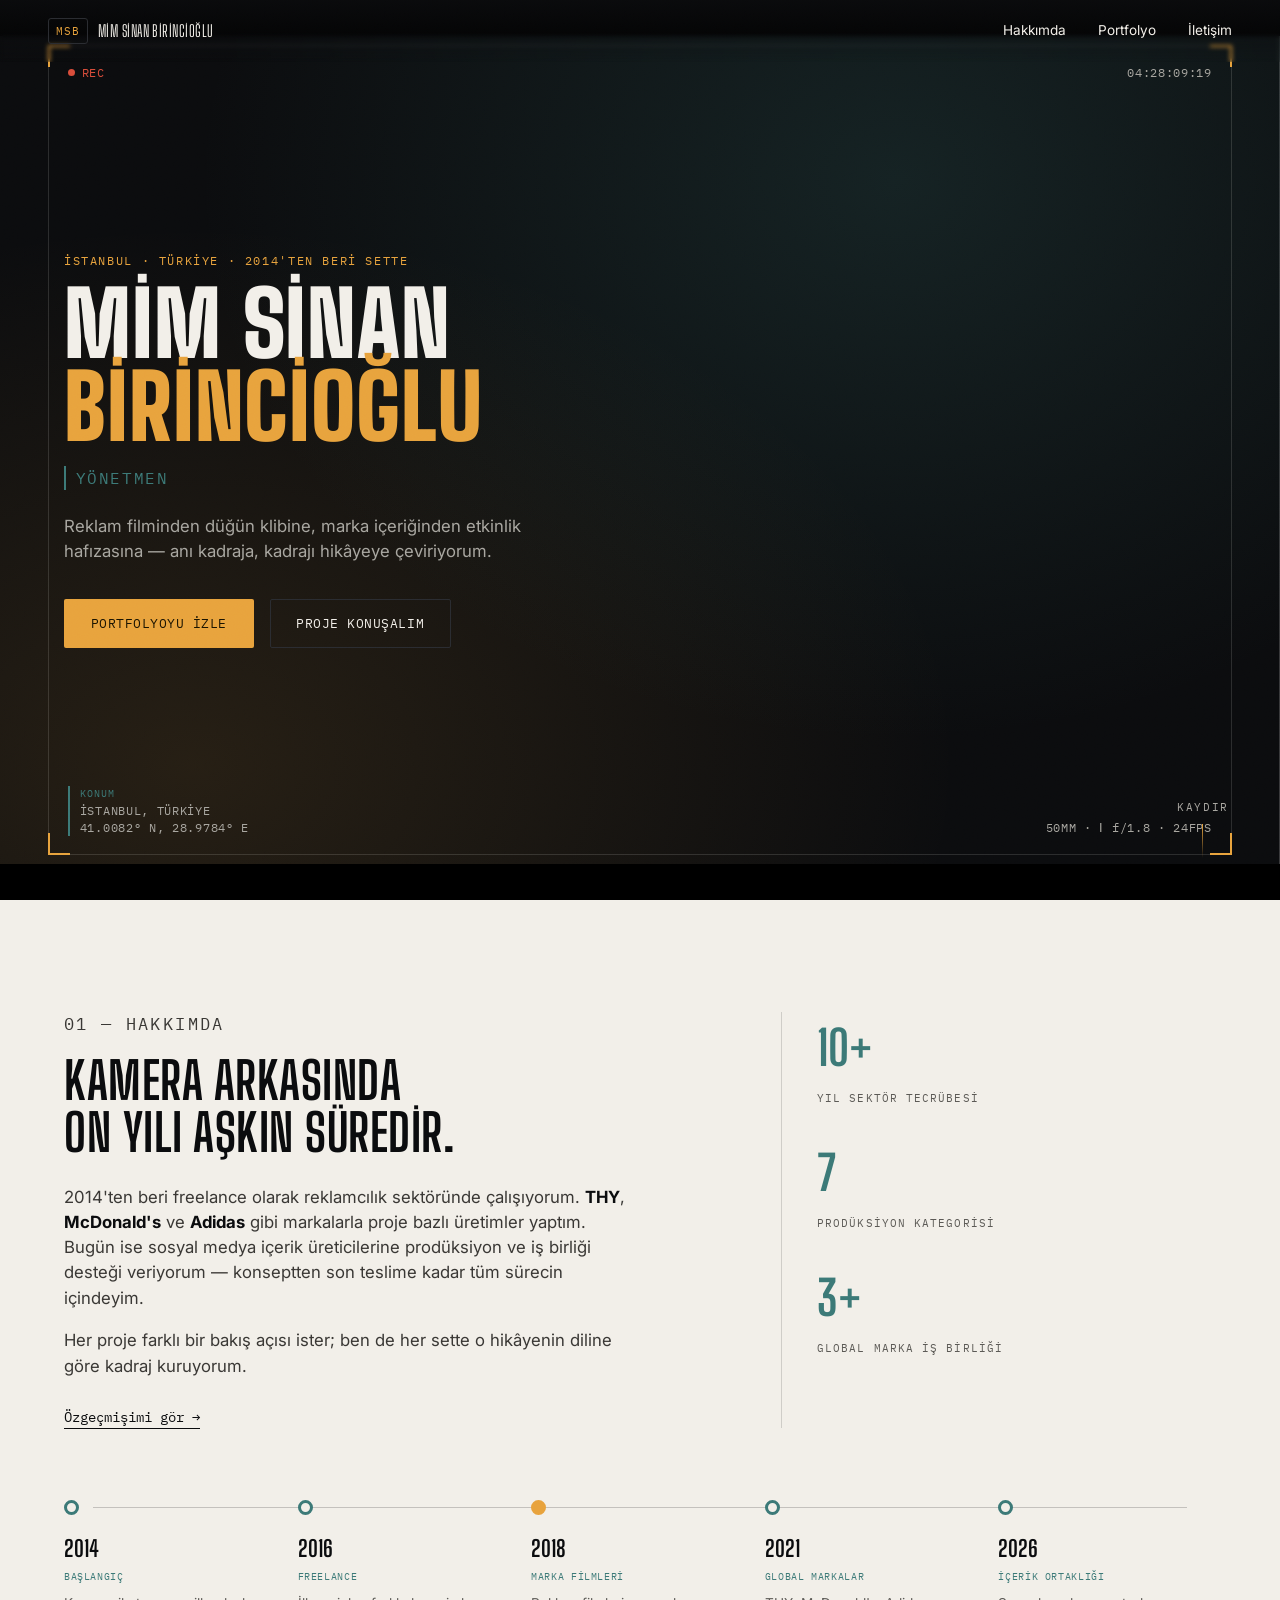
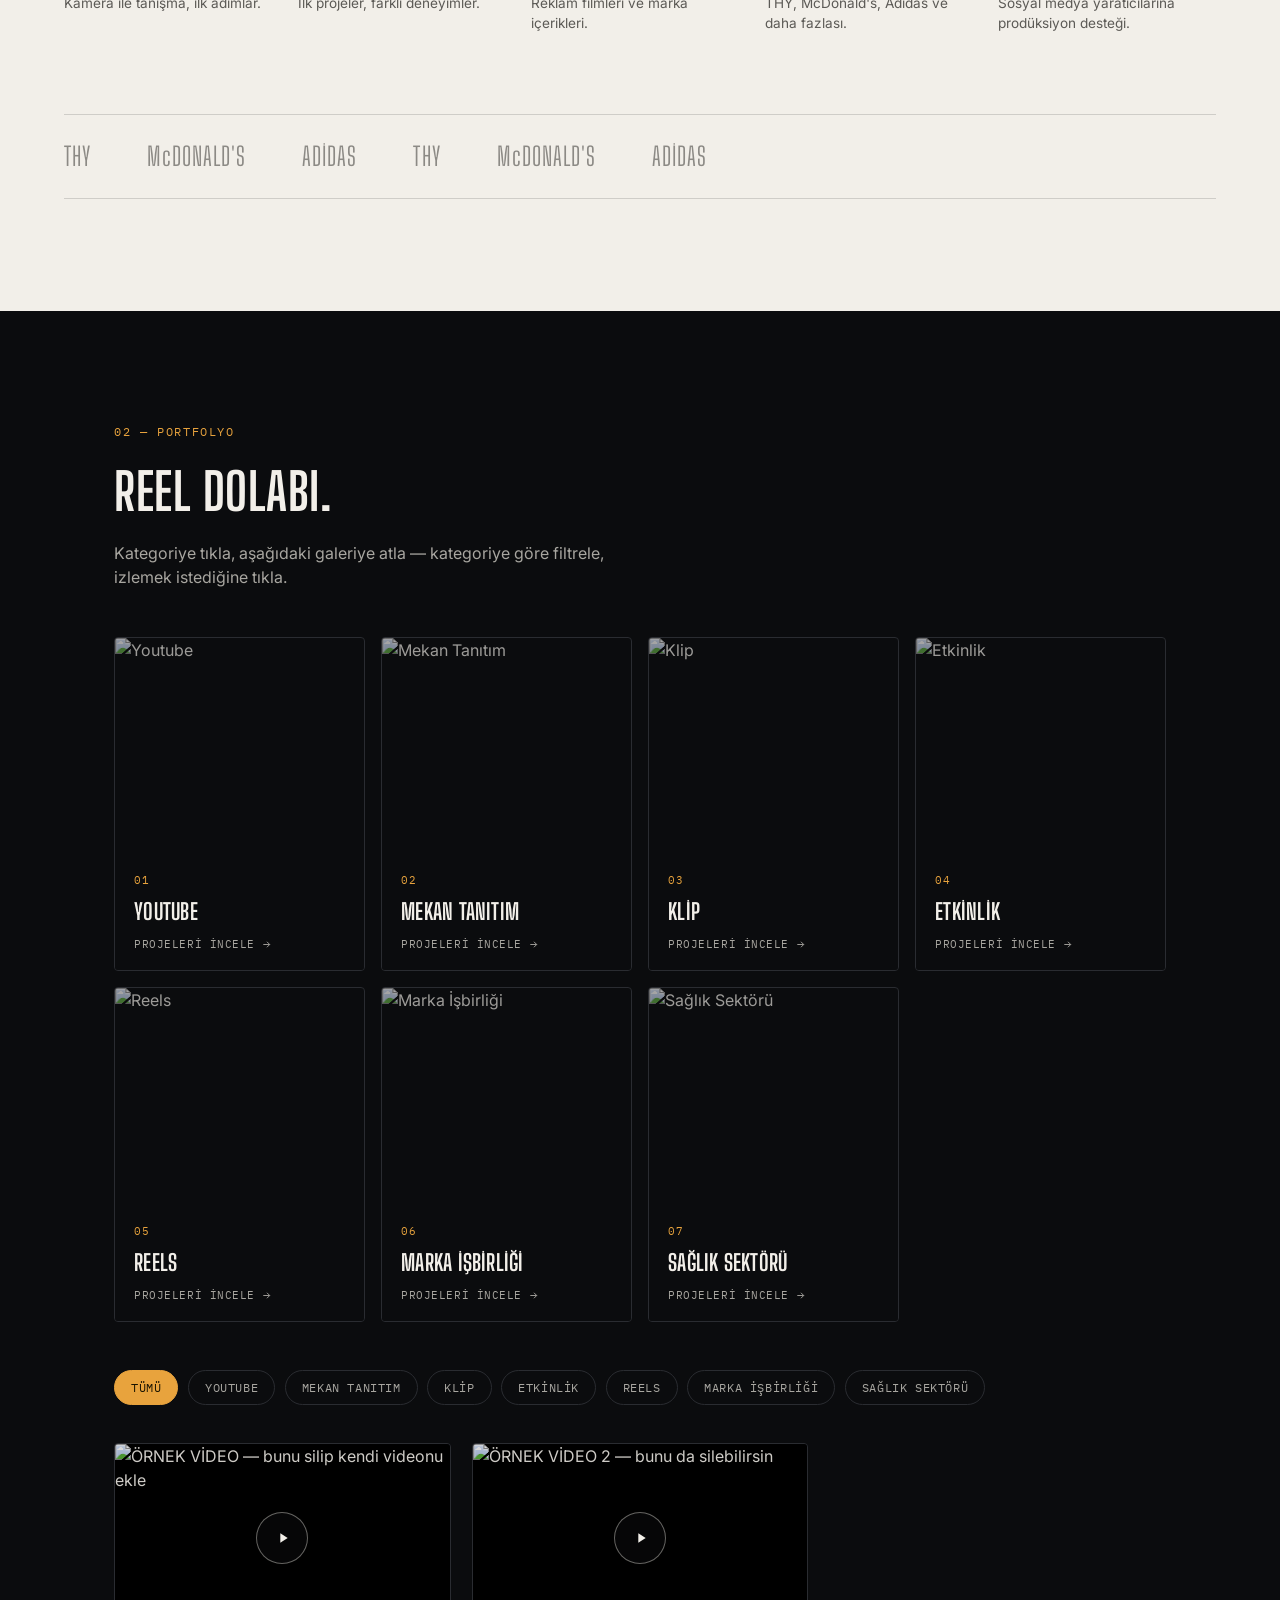
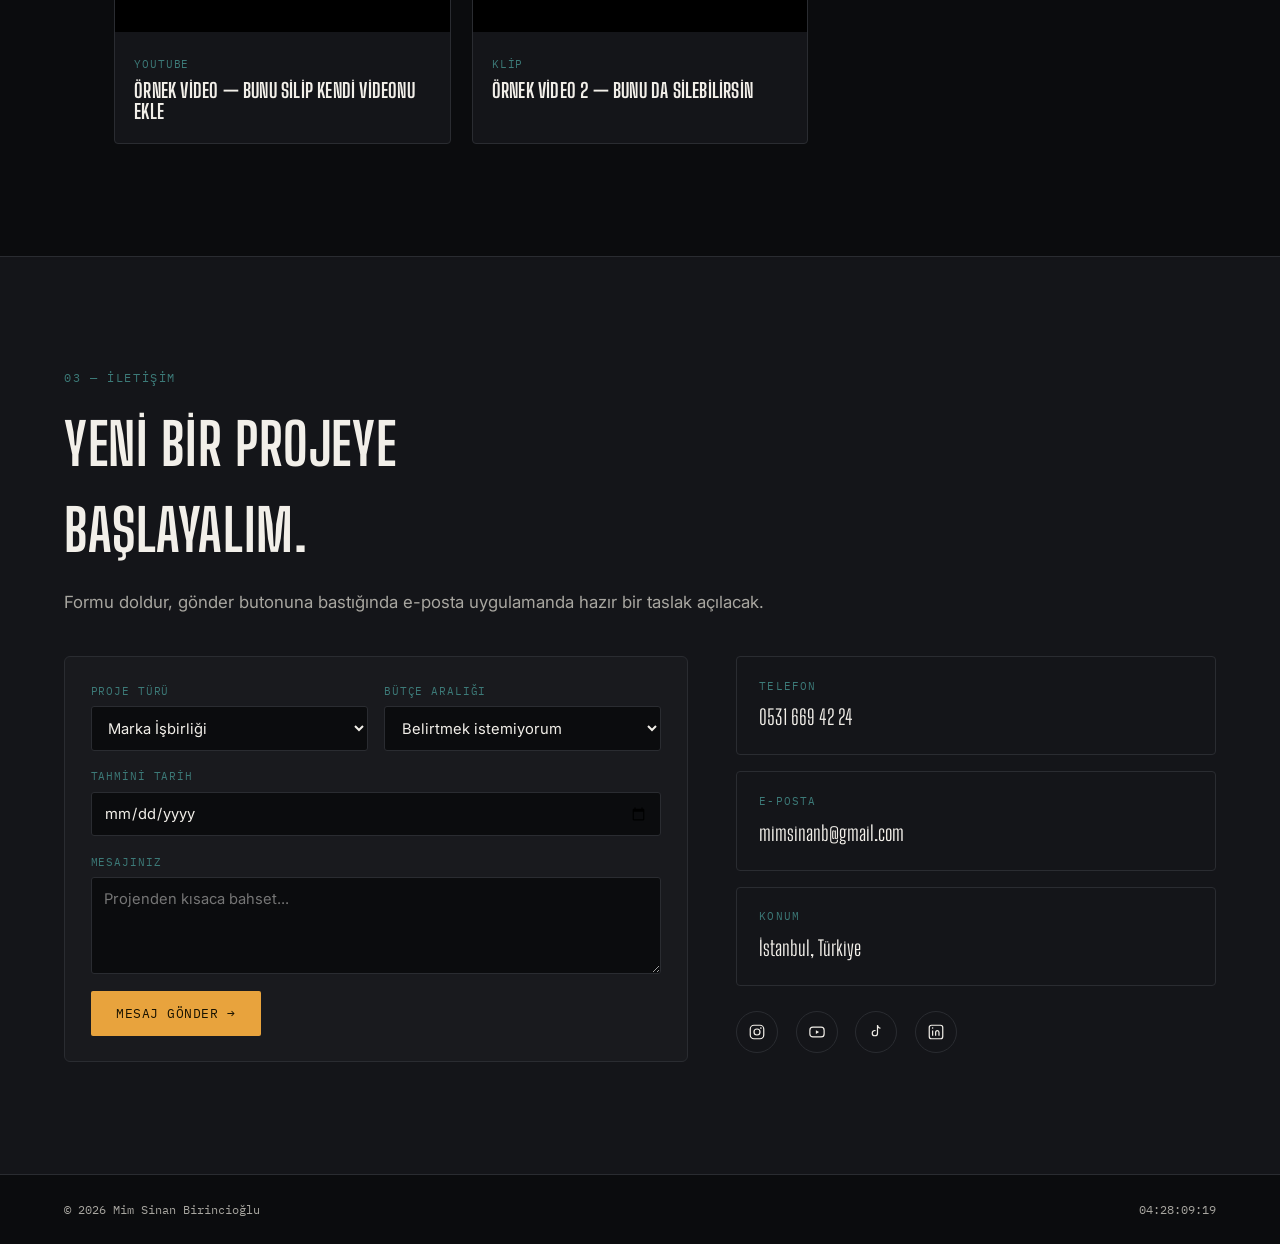
==== index.html @ 9fc8f8d7 "Add files via upload" ====
<!DOCTYPE html>
<html lang="tr">
<head>
<meta charset="UTF-8">
<meta name="viewport" content="width=device-width, initial-scale=1.0">
<title>Mim Sinan Birincioğlu — Yönetmen &amp; Videographer | İstanbul</title>
<meta name="description" content="Mim Sinan Birincioğlu — İstanbul merkezli yönetmen ve videographer. Marka filmi, klip, etkinlik ve mekan tanıtım prodüksiyonları. THY, McDonald's ve Adidas ile çalıştı.">
<meta name="theme-color" content="#0b0c0e">

<meta property="og:title" content="Mim Sinan Birincioğlu — Yönetmen & Videographer">
<meta property="og:description" content="İstanbul merkezli yönetmen. Marka filmi, klip, etkinlik ve mekan tanıtım prodüksiyonları.">
<meta property="og:type" content="website">
<meta property="og:url" content="https://www.mimsinanb.com">

<link rel="preconnect" href="https://fonts.googleapis.com">
<link rel="preconnect" href="https://fonts.gstatic.com" crossorigin>
<link href="https://fonts.googleapis.com/css2?family=Big+Shoulders+Display:wght@500;700;900&family=IBM+Plex+Mono:wght@400;500&family=Inter:wght@400;500;600&display=swap" rel="stylesheet">
<link rel="stylesheet" href="style.css">
</head>
<body>

<div class="grain" aria-hidden="true"></div>

<!-- ===== NAV ===== -->
<header class="nav" id="nav">
  <a href="#top" class="nav__mark">
    <span class="nav__mark-badge">MSB</span>
    <span class="nav__mark-text">Mim Sinan Birincioğlu</span>
  </a>

  <nav class="nav__links" id="navLinks">
    <a href="#hakkimda">Hakkımda</a>
    <a href="#portfolyo">Portfolyo</a>
    <a href="#iletisim">İletişim</a>
  </nav>

  <button class="nav__toggle" id="navToggle" aria-label="Menüyü aç/kapat" aria-expanded="false">
    <span></span><span></span><span></span>
  </button>
</header>

<main id="top">

  <!-- ===== HERO ===== -->
  <section class="hero" id="hero">
    <div class="hero__photo" aria-hidden="true">
      <img src="https://images.unsplash.com/photo-1576280314550-773c50583407?auto=format&fit=crop&w=1800&q=70" alt="">
    </div>
    <div class="hero__bars" aria-hidden="true">
      <span></span><span></span>
    </div>

    <div class="viewfinder" aria-hidden="true">
      <span class="vf-corner vf-corner--tl"></span>
      <span class="vf-corner vf-corner--tr"></span>
      <span class="vf-corner vf-corner--bl"></span>
      <span class="vf-corner vf-corner--br"></span>

      <div class="vf-hud vf-hud--rec">
        <span class="rec-dot"></span> REC
      </div>
      <div class="vf-hud vf-hud--tc" id="timecode">00:00:00:00</div>
      <div class="vf-hud vf-hud--specs">50MM · Ⅰ f/1.8 · 24FPS</div>

      <div class="vf-hud vf-hud--location">
        <span class="vf-location-label">KONUM</span>
        İSTANBUL, TÜRKİYE<br>41.0082° N, 28.9784° E
      </div>
    </div>

    <div class="hero__content">
      <p class="eyebrow">İSTANBUL · TÜRKİYE · 2014'TEN BERİ SETTE</p>
      <h1 class="hero__title">
        Mim Sinan<br><span>Birincioğlu</span>
      </h1>
      <p class="hero__role" id="roleRotator">Yönetmen</p>
      <p class="hero__lede">
        Reklam filminden düğün klibine, marka içeriğinden etkinlik hafızasına —
        anı kadraja, kadrajı hikâyeye çeviriyorum.
      </p>

      <div class="hero__cta">
        <a href="#portfolyo" class="btn btn--primary">Portfolyoyu izle</a>
        <a href="#iletisim" class="btn btn--ghost">Proje konuşalım</a>
      </div>
    </div>

    <a href="#hakkimda" class="scroll-cue" aria-label="Aşağı kaydır">
      <span>KAYDIR</span>
      <span class="scroll-cue__line"></span>
    </a>
  </section>

  <!-- ===== ABOUT ===== -->
  <section class="about" id="hakkimda">
    <div class="about__grid">
      <div class="about__copy">
        <p class="eyebrow eyebrow--dark">01 — HAKKIMDA</p>
        <h2>Kamera arkasında<br>on yılı aşkın süredir.</h2>
        <p>
          2014'ten beri freelance olarak reklamcılık sektöründe çalışıyorum.
          <strong>THY</strong>, <strong>McDonald's</strong> ve <strong>Adidas</strong> gibi markalarla
          proje bazlı üretimler yaptım. Bugün ise sosyal medya içerik üreticilerine
          prodüksiyon ve iş birliği desteği veriyorum — konseptten son teslime kadar
          tüm sürecin içindeyim.
        </p>
        <p>
          Her proje farklı bir bakış açısı ister; ben de her sette o hikâyenin
          diline göre kadraj kuruyorum.
        </p>

        <div class="about__actions">
          <a href="https://www.mimsinanb.com/resume" class="link-arrow" target="_blank" rel="noopener">Özgeçmişimi gör →</a>
        </div>
      </div>

      <div class="about__facts">
        <div class="fact">
          <span class="fact__num">10+</span>
          <span class="fact__label">YIL SEKTÖR TECRÜBESİ</span>
        </div>
        <div class="fact">
          <span class="fact__num">7</span>
          <span class="fact__label">PRODÜKSİYON KATEGORİSİ</span>
        </div>
        <div class="fact">
          <span class="fact__num">3+</span>
          <span class="fact__label">GLOBAL MARKA İŞ BİRLİĞİ</span>
        </div>
      </div>
    </div>

    <!-- Zaman çizelgesi — yıl/başlık/açıklamaları kendi kariyerine göre düzenle -->
    <div class="timeline">
      <div class="timeline__line"></div>
      <div class="timeline__item">
        <span class="timeline__dot"></span>
        <span class="timeline__year">2014</span>
        <span class="timeline__label">BAŞLANGIÇ</span>
        <p class="timeline__desc">Kamera ile tanışma, ilk adımlar.</p>
      </div>
      <div class="timeline__item">
        <span class="timeline__dot"></span>
        <span class="timeline__year">2016</span>
        <span class="timeline__label">FREELANCE</span>
        <p class="timeline__desc">İlk projeler, farklı deneyimler.</p>
      </div>
      <div class="timeline__item timeline__item--active">
        <span class="timeline__dot"></span>
        <span class="timeline__year">2018</span>
        <span class="timeline__label">MARKA FİLMLERİ</span>
        <p class="timeline__desc">Reklam filmleri ve marka içerikleri.</p>
      </div>
      <div class="timeline__item">
        <span class="timeline__dot"></span>
        <span class="timeline__year">2021</span>
        <span class="timeline__label">GLOBAL MARKALAR</span>
        <p class="timeline__desc">THY, McDonald's, Adidas ve daha fazlası.</p>
      </div>
      <div class="timeline__item">
        <span class="timeline__dot"></span>
        <span class="timeline__year">2026</span>
        <span class="timeline__label">İÇERİK ORTAKLIĞI</span>
        <p class="timeline__desc">Sosyal medya yaratıcılarına prodüksiyon desteği.</p>
      </div>
    </div>

    <div class="marquee" aria-label="Çalıştığım markalar">
      <div class="marquee__track">
        <span>THY</span><span>McDONALD'S</span><span>ADİDAS</span><span>THY</span><span>McDONALD'S</span><span>ADİDAS</span>
      </div>
    </div>
  </section>

  <!-- ===== PORTFOLIO ===== -->
  <section class="portfolio" id="portfolyo">
    <p class="eyebrow">02 — PORTFOLYO</p>
    <h2 class="section-title">Reel dolabı.</h2>
    <p class="section-sub">Kategoriye tıkla, aşağıdaki galeriye atla — kategoriye göre filtrele, izlemek istediğine tıkla.</p>

    <div class="cat-grid" id="catGrid">
      <!-- category cards injected by script.js -->
    </div>

    <div class="filters" id="filters" role="tablist" aria-label="Kategori filtrele"></div>

    <div class="gallery" id="gallery">
      <!-- video cards injected by script.js -->
    </div>

    <p class="gallery__empty" id="galleryEmpty" hidden>
      Bu kategoride henüz video yok.
    </p>
  </section>

  <!-- ===== VIDEO MODAL ===== -->
  <div class="modal" id="videoModal" hidden>
    <div class="modal__backdrop" data-close="1"></div>
    <div class="modal__box">
      <button class="modal__close" id="modalClose" aria-label="Kapat">✕</button>
      <div class="modal__frame">
        <iframe id="modalIframe" src="" title="Video oynatıcı"
          allow="accelerometer; autoplay; clipboard-write; encrypted-media; gyroscope; picture-in-picture"
          allowfullscreen loading="lazy"></iframe>
      </div>
      <p class="modal__title" id="modalTitle"></p>
    </div>
  </div>

  <!-- ===== CONTACT ===== -->
  <section class="contact" id="iletisim">
    <div class="contact__inner">
      <p class="eyebrow eyebrow--dark">03 — İLETİŞİM</p>
      <h2>Yeni bir projeye<br>başlayalım.</h2>
      <p class="contact__lede">Formu doldur, gönder butonuna bastığında e-posta uygulamanda hazır bir taslak açılacak.</p>

      <div class="contact__layout">
        <form class="contact-form" id="contactForm">
          <div class="contact-form__row">
            <label>
              <span>Proje Türü</span>
              <select name="projectType">
                <option>Marka İşbirliği</option>
                <option>Etkinlik</option>
                <option>Klip</option>
                <option>Mekan Tanıtım</option>
                <option>Sağlık Sektörü</option>
                <option>Diğer</option>
              </select>
            </label>
            <label>
              <span>Bütçe Aralığı</span>
              <select name="budget">
                <option>Belirtmek istemiyorum</option>
                <option>10.000 – 25.000 ₺</option>
                <option>25.000 – 50.000 ₺</option>
                <option>50.000 ₺ üzeri</option>
              </select>
            </label>
          </div>
          <label>
            <span>Tahmini Tarih</span>
            <input type="date" name="date">
          </label>
          <label>
            <span>Mesajınız</span>
            <textarea name="message" rows="4" placeholder="Projenden kısaca bahset..." required></textarea>
          </label>
          <button type="submit" class="btn btn--primary">Mesaj Gönder →</button>
        </form>

        <div class="contact-info">
          <a href="tel:+905316694224" class="contact__card">
            <span class="contact__card-label">TELEFON</span>
            <span class="contact__card-value">0531 669 42 24</span>
          </a>
          <a href="mailto:mimsinanb@gmail.com" class="contact__card">
            <span class="contact__card-label">E-POSTA</span>
            <span class="contact__card-value">mimsinanb@gmail.com</span>
          </a>
          <div class="contact__card contact__card--static">
            <span class="contact__card-label">KONUM</span>
            <span class="contact__card-value">İstanbul, Türkiye</span>
          </div>

          <div class="social">
            <a href="https://www.instagram.com/videomimari/" target="_blank" rel="noopener" aria-label="Instagram">
              <svg viewBox="0 0 24 24" fill="none" stroke="currentColor" stroke-width="1.6"><rect x="3" y="3" width="18" height="18" rx="5"/><circle cx="12" cy="12" r="4"/><circle cx="17.2" cy="6.8" r="1.1" fill="currentColor" stroke="none"/></svg>
            </a>
            <a href="https://www.youtube.com/channel/UCLgvSC0_5gCQpGtl23sJLwA" target="_blank" rel="noopener" aria-label="YouTube">
              <svg viewBox="0 0 24 24" fill="none" stroke="currentColor" stroke-width="1.6"><rect x="2.5" y="5.5" width="19" height="13" rx="4"/><path d="M10.5 9.5v5l4.3-2.5-4.3-2.5z" fill="currentColor" stroke="none"/></svg>
            </a>
            <a href="https://www.tiktok.com/@mimsinan" target="_blank" rel="noopener" aria-label="TikTok">
              <svg viewBox="0 0 24 24" fill="none" stroke="currentColor" stroke-width="1.6"><path d="M14 3v10.5a3.5 3.5 0 1 1-3.5-3.5c.3 0 .6 0 .9.1"/><path d="M14 3c.3 2.1 1.8 3.7 4 4"/></svg>
            </a>
            <a href="https://www.linkedin.com/in/mim-sinan-birincio%C4%9Flu-69979baa/" target="_blank" rel="noopener" aria-label="LinkedIn">
              <svg viewBox="0 0 24 24" fill="none" stroke="currentColor" stroke-width="1.6"><rect x="3" y="3" width="18" height="18" rx="3"/><line x1="7.5" y1="10" x2="7.5" y2="17"/><circle cx="7.5" cy="6.8" r="1" fill="currentColor" stroke="none"/><path d="M11.5 17v-4.2c0-1.6 1-2.6 2.4-2.6 1.4 0 2.1 1 2.1 2.6V17"/></svg>
            </a>
          </div>
        </div>
      </div>
    </div>
  </section>

</main>

<footer class="footer">
  <span>© <span id="year"></span> Mim Sinan Birincioğlu</span>
  <span class="footer__tc" id="footerTc">00:00:00:00</span>
</footer>

<script src="script.js"></script>
</body>
</html>
---- style.css ----
/* ============ TOKENS ============ */
:root{
  --bg:        #0b0c0e;
  --bg-panel:  #141519;
  --bg-panel-2:#191b20;
  --ink:       #f2efe9;
  --ink-dim:   #a8a6a0;
  --amber:     #e8a33d;
  --teal:      #3c7a78;
  --line:      #2a2c31;
  --rec:       #d94d3a;

  --f-display: "Big Shoulders Display", sans-serif;
  --f-body:    "Inter", sans-serif;
  --f-mono:    "IBM Plex Mono", monospace;

  --container: 1180px;
}

*{box-sizing:border-box;}
html{scroll-behavior:smooth;}
body{
  margin:0;
  background:var(--bg);
  color:var(--ink);
  font-family:var(--f-body);
  line-height:1.5;
  -webkit-font-smoothing:antialiased;
  overflow-x:hidden;
}
h1,h2,h3{font-family:var(--f-display); margin:0; letter-spacing:.01em; text-transform:uppercase;}
p{margin:0;}
a{color:inherit; text-decoration:none;}
img{max-width:100%; display:block;}
section{position:relative;}

@media (prefers-reduced-motion: reduce){
  html{scroll-behavior:auto;}
  *{animation-duration:0.001ms !important; animation-iteration-count:1 !important; transition-duration:0.001ms !important;}
}

/* film grain overlay */
.grain{
  position:fixed; inset:0; z-index:999; pointer-events:none;
  opacity:.05; mix-blend-mode:overlay;
  background-image:url("data:image/svg+xml,%3Csvg xmlns='http://www.w3.org/2000/svg' width='120' height='120'%3E%3Cfilter id='n'%3E%3CfeTurbulence type='fractalNoise' baseFrequency='0.9' numOctaves='2' stitchTiles='stitch'/%3E%3C/filter%3E%3Crect width='100%25' height='100%25' filter='url(%23n)'/%3E%3C/svg%3E");
}

.eyebrow{
  font-family:var(--f-mono);
  font-size:.72rem;
  letter-spacing:.14em;
  color:var(--amber);
  text-transform:uppercase;
  margin-bottom:.9rem;
}
.eyebrow--dark{color:var(--teal);}

/* ============ NAV ============ */
.nav{
  position:fixed; top:0; left:0; right:0; z-index:100;
  display:flex; align-items:center; justify-content:space-between;
  padding:1.1rem clamp(1.25rem,4vw,3rem);
  background:linear-gradient(to bottom, rgba(11,12,14,.85), rgba(11,12,14,0));
  backdrop-filter:blur(2px);
}
.nav__mark{display:flex; align-items:center; gap:.6rem;}
.nav__mark-badge{
  font-family:var(--f-mono); font-size:.7rem; letter-spacing:.08em;
  border:1px solid var(--line); color:var(--amber);
  padding:.25rem .45rem; border-radius:3px;
}
.nav__mark-text{
  font-family:var(--f-display); font-size:1rem; letter-spacing:.03em; text-transform:uppercase;
}
.nav__links{display:flex; gap:2rem; font-size:.85rem;}
.nav__links a{
  position:relative; padding-bottom:2px;
}
.nav__links a::after{
  content:""; position:absolute; left:0; bottom:0; width:0; height:1px; background:var(--amber);
  transition:width .25s ease;
}
.nav__links a:hover::after{width:100%;}
.nav__toggle{display:none; flex-direction:column; gap:5px; background:none; border:0; cursor:pointer; padding:.5rem;}
.nav__toggle span{width:22px; height:2px; background:var(--ink); display:block;}

/* ============ HERO ============ */
.hero{
  min-height:100svh;
  display:flex; flex-direction:column; align-items:flex-start; justify-content:center;
  padding:clamp(1.5rem,6vw,4rem);
  position:relative;
  overflow:hidden;
}
.hero__photo{
  position:absolute; inset:0; z-index:0;
}
.hero__photo img{
  width:100%; height:100%; object-fit:cover; opacity:.34;
}
.hero__photo::after{
  content:""; position:absolute; inset:0;
  background:
    radial-gradient(ellipse at 70% 20%, rgba(60,122,120,.2), transparent 55%),
    radial-gradient(ellipse at 15% 85%, rgba(232,163,61,.12), transparent 50%),
    linear-gradient(100deg, var(--bg) 30%, rgba(11,12,14,.55) 65%, rgba(11,12,14,.25));
}
.hero__bars span{
  position:absolute; left:0; right:0; height:clamp(14px,4vh,40px); background:#000; z-index:2;
}
.hero__bars span:first-child{top:0;}
.hero__bars span:last-child{bottom:0;}

.viewfinder{
  position:absolute; inset:clamp(20px,5vh,56px) clamp(16px,4vw,48px);
  border:1px solid rgba(242,239,233,.14);
  pointer-events:none;
  z-index:2;
}
.vf-corner{position:absolute; width:22px; height:22px; border:2px solid var(--amber);}
.vf-corner--tl{top:-1px; left:-1px; border-right:0; border-bottom:0;}
.vf-corner--tr{top:-1px; right:-1px; border-left:0; border-bottom:0;}
.vf-corner--bl{bottom:-1px; left:-1px; border-right:0; border-top:0;}
.vf-corner--br{bottom:-1px; right:-1px; border-left:0; border-top:0;}

.vf-hud{
  position:absolute; font-family:var(--f-mono); font-size:.72rem; letter-spacing:.06em;
  color:var(--ink-dim);
}
.vf-hud--rec{ top:1.1rem; left:1.2rem; color:var(--rec); display:flex; align-items:center; gap:.4rem;}
.rec-dot{width:7px; height:7px; border-radius:50%; background:var(--rec); animation:pulse 1.4s ease-in-out infinite;}
@keyframes pulse{ 0%,100%{opacity:1;} 50%{opacity:.25;} }
.vf-hud--tc{ top:1.1rem; right:1.2rem; }
.vf-hud--specs{ bottom:1.1rem; right:1.2rem; }
.vf-hud--location{
  bottom:1.1rem; left:1.2rem; text-align:left; line-height:1.5;
  border-left:2px solid var(--teal); padding-left:.6rem;
}
.vf-location-label{ color:var(--teal); letter-spacing:.1em; display:block; font-size:.65rem; }

.hero__content{position:relative; z-index:3; max-width:760px;}
.hero__title{
  font-size:clamp(2.6rem, 8vw, 5.6rem);
  font-weight:900;
  line-height:.92;
}
.hero__title span{color:var(--amber);}
.hero__role{
  font-family:var(--f-mono); font-size:1rem; color:var(--teal); margin-top:1.1rem;
  text-transform:uppercase; letter-spacing:.1em;
  border-left:2px solid var(--teal); padding-left:.6rem;
}
.hero__lede{
  margin-top:1.5rem; font-size:1.05rem; color:var(--ink-dim); max-width:46ch;
}
.hero__cta{display:flex; gap:1rem; margin-top:2.2rem; flex-wrap:wrap;}

.btn{
  font-family:var(--f-mono); font-size:.82rem; letter-spacing:.04em; text-transform:uppercase;
  padding:.85rem 1.6rem; border-radius:2px; border:1px solid transparent; transition:all .2s ease;
  display:inline-block;
}
.btn--primary{background:var(--amber); color:#191300;}
.btn--primary:hover{background:#f2b658;}
.btn--ghost{border-color:var(--line); color:var(--ink);}
.btn--ghost:hover{border-color:var(--ink-dim);}

.scroll-cue{
  position:absolute; bottom:2.6rem; right:clamp(1.6rem,4vw,3.5rem); z-index:3;
  display:flex; flex-direction:column; align-items:center; gap:.6rem;
  font-family:var(--f-mono); font-size:.68rem; letter-spacing:.15em; color:var(--ink-dim);
}
.scroll-cue__line{width:1px; height:34px; background:linear-gradient(var(--amber), transparent); animation:scrollLine 1.8s ease-in-out infinite;}
@keyframes scrollLine{0%{transform:scaleY(.4); transform-origin:top;} 50%{transform:scaleY(1);transform-origin:top;} 100%{transform:scaleY(.4);transform-origin:top;}}

/* ============ ABOUT ============ */
.about{
  background:var(--ink); color:var(--bg);
  padding:clamp(4rem,10vw,7rem) clamp(1.5rem,6vw,4rem);
}
.about__grid{
  max-width:var(--container); margin:0 auto;
  display:grid; grid-template-columns:1.5fr 1fr; gap:4rem;
}
.about__copy h2{font-size:clamp(2rem,4.5vw,3.2rem); line-height:1.02; margin-bottom:1.6rem;}
.about__copy p{font-size:1.05rem; color:#3a3835; max-width:52ch; margin-bottom:1.1rem;}
.about__copy strong{color:var(--bg);}
.about__actions{margin-top:1.6rem;}
.link-arrow{font-family:var(--f-mono); font-size:.85rem; border-bottom:1px solid var(--bg); padding-bottom:2px;}

.about__facts{display:flex; flex-direction:column; gap:1.8rem; border-left:1px solid rgba(11,12,14,.15); padding-left:2.2rem;}
.fact__num{display:block; font-family:var(--f-display); font-size:3rem; font-weight:700; color:var(--teal);}
.fact__label{font-family:var(--f-mono); font-size:.68rem; letter-spacing:.1em; color:#5c5a56;}

.marquee{
  margin-top:5rem; overflow:hidden; border-top:1px solid rgba(11,12,14,.15); border-bottom:1px solid rgba(11,12,14,.15);
  padding:1.4rem 0;
}
.marquee__track{
  display:flex; gap:3.5rem; white-space:nowrap; width:max-content;
  animation:marquee 18s linear infinite;
  font-family:var(--f-display); font-size:1.6rem; letter-spacing:.04em; color:#3a3835; opacity:.55;
}
@keyframes marquee{from{transform:translateX(0);} to{transform:translateX(-50%);}}

/* ---- timeline ---- */
.timeline{
  position:relative; max-width:var(--container); margin:4.5rem auto 0;
  display:grid; grid-template-columns:repeat(5, 1fr); gap:1rem;
}
.timeline__line{
  position:absolute; top:7px; left:2.5%; right:2.5%; height:1px; background:rgba(11,12,14,.2);
}
.timeline__item{position:relative; padding-top:2rem;}
.timeline__dot{
  position:absolute; top:0; left:0; width:15px; height:15px; border-radius:50%;
  background:var(--ink); border:3px solid var(--teal);
}
.timeline__item--active .timeline__dot{background:var(--amber); border-color:var(--amber);}
.timeline__year{font-family:var(--f-display); font-size:1.4rem; font-weight:700; display:block;}
.timeline__label{font-family:var(--f-mono); font-size:.65rem; letter-spacing:.06em; color:var(--teal); display:block; margin-top:.2rem;}
.timeline__desc{font-size:.85rem; color:#5c5a56; margin-top:.5rem; max-width:22ch;}

/* ============ PORTFOLIO ============ */
.portfolio{
  background:var(--bg);
  padding:clamp(4rem,10vw,7rem) clamp(1.5rem,6vw,4rem);
  max-width:var(--container); margin:0 auto;
}
.section-title{font-size:clamp(2rem,4.5vw,3.2rem); margin-bottom:.6rem;}
.section-sub{color:var(--ink-dim); margin-bottom:3rem; max-width:50ch;}

/* ---- category image cards ---- */
.cat-grid{
  display:grid; grid-template-columns:repeat(auto-fill, minmax(230px,1fr)); gap:1rem;
  margin-bottom:3rem;
}
.cat-card{
  position:relative; aspect-ratio:3/4; border-radius:4px; overflow:hidden; cursor:pointer;
  border:1px solid var(--line);
}
.cat-card img{
  position:absolute; inset:0; width:100%; height:100%; object-fit:cover;
  filter:grayscale(.15) brightness(.75); transition:transform .4s ease, filter .3s ease;
}
.cat-card:hover img{transform:scale(1.06); filter:grayscale(0) brightness(.85);}
.cat-card::after{
  content:""; position:absolute; inset:0;
  background:linear-gradient(to top, rgba(11,12,14,.92) 10%, rgba(11,12,14,.15) 60%);
}
.cat-card__body{position:absolute; left:0; right:0; bottom:0; z-index:1; padding:1.1rem 1.2rem;}
.cat-card__num{font-family:var(--f-mono); font-size:.7rem; color:var(--amber); letter-spacing:.05em;}
.cat-card__title{font-family:var(--f-display); font-size:1.4rem; color:var(--ink); margin-top:.3rem;}
.cat-card__cta{
  font-family:var(--f-mono); font-size:.68rem; letter-spacing:.05em; color:var(--ink-dim);
  display:flex; align-items:center; gap:.35rem; margin-top:.5rem;
}
.cat-card__cta svg{width:11px; height:11px; transition:transform .2s ease;}
.cat-card:hover .cat-card__cta{color:var(--amber);}
.cat-card:hover .cat-card__cta svg{transform:translateX(3px);}

.reels{
  display:grid; grid-template-columns:repeat(auto-fill, minmax(280px,1fr)); gap:1.3rem;
}
.reel{
  position:relative; border:1px solid var(--line); border-radius:4px; overflow:hidden;
  background:var(--bg-panel); padding:1.4rem; min-height:220px;
  display:flex; flex-direction:column; justify-content:space-between;
  transition:border-color .25s ease, transform .25s ease;
}
.reel:hover{border-color:var(--amber); transform:translateY(-4px);}
.reel::before{
  content:""; position:absolute; inset:0; opacity:0; transition:opacity .25s ease;
  background:linear-gradient(135deg, rgba(232,163,61,.12), rgba(60,122,120,.12));
}
.reel:hover::before{opacity:1;}
.reel__tc{font-family:var(--f-mono); font-size:.7rem; color:var(--ink-dim); letter-spacing:.05em;}
.reel__title{font-family:var(--f-display); font-size:1.7rem; margin-top:1.6rem; letter-spacing:.02em;}
.reel__desc{font-size:.88rem; color:var(--ink-dim); margin-top:.5rem;}
.reel__go{
  margin-top:1.4rem; font-family:var(--f-mono); font-size:.75rem; color:var(--amber);
  display:inline-flex; align-items:center; gap:.4rem;
}
.reel__go svg{width:12px; height:12px; transition:transform .2s ease;}
.reel:hover .reel__go svg{transform:translateX(3px);}

/* ---- filters ---- */
.filters{
  display:flex; flex-wrap:wrap; gap:.6rem; margin-bottom:2.4rem;
}
.filter-chip{
  font-family:var(--f-mono); font-size:.75rem; letter-spacing:.05em; text-transform:uppercase;
  padding:.55rem 1rem; border:1px solid var(--line); border-radius:999px; color:var(--ink-dim);
  background:transparent; cursor:pointer; transition:all .2s ease;
}
.filter-chip:hover{border-color:var(--ink-dim); color:var(--ink);}
.filter-chip.is-active{background:var(--amber); border-color:var(--amber); color:#191300;}

/* ---- gallery ---- */
.gallery{
  display:grid; grid-template-columns:repeat(auto-fill, minmax(280px,1fr)); gap:1.3rem;
}
.gallery__empty{color:var(--ink-dim); font-family:var(--f-mono); font-size:.85rem; padding:2rem 0;}

.video-card{
  position:relative; border:1px solid var(--line); border-radius:4px; overflow:hidden;
  background:var(--bg-panel); cursor:pointer;
  transition:border-color .25s ease, transform .25s ease;
}
.video-card:hover{border-color:var(--amber); transform:translateY(-4px);}
.video-card__thumb{
  position:relative; aspect-ratio:16/9; overflow:hidden; background:#000;
}
.video-card__thumb img{width:100%; height:100%; object-fit:cover; display:block; opacity:.85; transition:opacity .2s ease, transform .3s ease;}
.video-card:hover .video-card__thumb img{opacity:1; transform:scale(1.04);}
.video-card__play{
  position:absolute; inset:0; display:flex; align-items:center; justify-content:center;
}
.video-card__play span{
  width:52px; height:52px; border-radius:50%; background:rgba(11,12,14,.55);
  border:1px solid rgba(242,239,233,.4);
  display:flex; align-items:center; justify-content:center;
  transition:background .2s ease, border-color .2s ease;
}
.video-card:hover .video-card__play span{background:var(--amber); border-color:var(--amber);}
.video-card__play svg{width:16px; height:16px; fill:var(--ink); margin-left:2px;}
.video-card:hover .video-card__play svg{fill:#191300;}
.video-card__body{padding:1.1rem 1.2rem 1.3rem;}
.video-card__cat{font-family:var(--f-mono); font-size:.68rem; letter-spacing:.08em; color:var(--teal); text-transform:uppercase;}
.video-card__title{font-family:var(--f-display); font-size:1.25rem; margin-top:.4rem; letter-spacing:.01em; line-height:1.05;}

/* ---- modal player ---- */
.modal{
  position:fixed; inset:0; z-index:200;
  display:flex; align-items:center; justify-content:center;
  padding:4vh 4vw;
}
.modal[hidden]{display:none;}
.modal__backdrop{
  position:absolute; inset:0; background:rgba(7,8,9,.9); backdrop-filter:blur(3px);
}
.modal__box{
  position:relative; z-index:1; width:min(960px,100%);
}
.modal__frame{
  position:relative; width:100%; aspect-ratio:16/9; background:#000;
  border:1px solid var(--line);
}
.modal__frame iframe{position:absolute; inset:0; width:100%; height:100%; border:0;}
.modal__title{
  font-family:var(--f-mono); font-size:.85rem; color:var(--ink-dim); margin-top:1rem;
}
.modal__close{
  position:absolute; top:-2.6rem; right:0; background:none; border:1px solid var(--line);
  color:var(--ink); width:36px; height:36px; border-radius:50%; cursor:pointer; font-size:1rem;
  transition:border-color .2s ease, color .2s ease;
}
.modal__close:hover{border-color:var(--amber); color:var(--amber);}

/* ============ CONTACT ============ */
.contact{
  background:var(--bg-panel);
  padding:clamp(4rem,10vw,7rem) clamp(1.5rem,6vw,4rem);
  border-top:1px solid var(--line);
}
.contact__inner{max-width:var(--container); margin:0 auto;}
.contact h2{font-size:clamp(2.2rem,5vw,3.6rem); margin-bottom:1rem;}
.contact__lede{color:var(--ink-dim); font-size:1.05rem; margin-bottom:2.6rem;}

.contact__layout{
  display:grid; grid-template-columns:1.3fr 1fr; gap:3rem; align-items:start;
}

.contact-form{
  display:flex; flex-direction:column; gap:1.1rem;
  border:1px solid var(--line); border-radius:6px; padding:1.6rem;
  background:rgba(242,239,233,.02);
}
.contact-form__row{display:grid; grid-template-columns:1fr 1fr; gap:1rem;}
.contact-form label{display:flex; flex-direction:column; gap:.45rem;}
.contact-form label span{
  font-family:var(--f-mono); font-size:.68rem; letter-spacing:.08em; color:var(--teal); text-transform:uppercase;
}
.contact-form select,
.contact-form input,
.contact-form textarea{
  background:var(--bg); border:1px solid var(--line); color:var(--ink);
  font-family:var(--f-body); font-size:.92rem; padding:.7rem .8rem; border-radius:3px;
  resize:vertical;
}
.contact-form select:focus,
.contact-form input:focus,
.contact-form textarea:focus{outline:none; border-color:var(--amber);}
.contact-form button{align-self:flex-start; border:none; cursor:pointer;}

.contact-info{display:flex; flex-direction:column; gap:1rem;}

.contact__grid{display:grid; grid-template-columns:repeat(auto-fit,minmax(240px,1fr)); gap:1rem; max-width:640px;}
.contact__card{
  border:1px solid var(--line); border-radius:4px; padding:1.3rem 1.4rem;
  display:flex; flex-direction:column; gap:.5rem;
  transition:border-color .2s ease, background .2s ease;
}
.contact__card:hover{border-color:var(--amber); background:rgba(232,163,61,.05);}
.contact__card--static:hover{border-color:var(--line); background:transparent;}
.contact__card-label{font-family:var(--f-mono); font-size:.68rem; letter-spacing:.1em; color:var(--teal);}
.contact__card-value{font-family:var(--f-display); font-size:1.3rem;}

.social{display:flex; gap:1.1rem; margin-top:.6rem;}
.social a{
  width:42px; height:42px; border:1px solid var(--line); border-radius:50%;
  display:flex; align-items:center; justify-content:center;
  transition:border-color .2s ease, color .2s ease;
}
.social svg{width:18px; height:18px;}
.social a:hover{border-color:var(--amber); color:var(--amber);}

/* ============ FOOTER ============ */
.footer{
  display:flex; justify-content:space-between; align-items:center;
  padding:1.6rem clamp(1.5rem,6vw,4rem);
  font-family:var(--f-mono); font-size:.72rem; color:var(--ink-dim);
  background:var(--bg); border-top:1px solid var(--line);
}

/* scroll reveal */
.reveal{opacity:0; transform:translateY(24px); transition:opacity .7s ease, transform .7s ease;}
.reveal.is-visible{opacity:1; transform:none;}

/* ============ RESPONSIVE ============ */
@media (max-width:860px){
  .about__grid{grid-template-columns:1fr; gap:2.5rem;}
  .about__facts{flex-direction:row; flex-wrap:wrap; border-left:0; padding-left:0; border-top:1px solid rgba(11,12,14,.15); padding-top:1.6rem;}
  .fact{flex:1 1 40%;}
  .timeline{grid-template-columns:repeat(2, 1fr); row-gap:2rem;}
  .timeline__line{display:none;}
  .contact__layout{grid-template-columns:1fr;}
  .contact-form__row{grid-template-columns:1fr;}
}
@media (max-width:680px){
  .nav__links{
    position:fixed; top:0; right:0; height:100vh; width:min(78vw,320px);
    background:var(--bg-panel); flex-direction:column; justify-content:center; align-items:flex-start;
    gap:2rem; padding:2rem; font-size:1.1rem;
    transform:translateX(100%); transition:transform .3s ease;
    border-left:1px solid var(--line);
  }
  .nav__links.is-open{transform:translateX(0);}
  .nav__toggle{display:flex;}
  .vf-hud--specs{display:none;}
  .vf-hud--location{display:none;}
  .footer{flex-direction:column; gap:.4rem; text-align:center;}
}
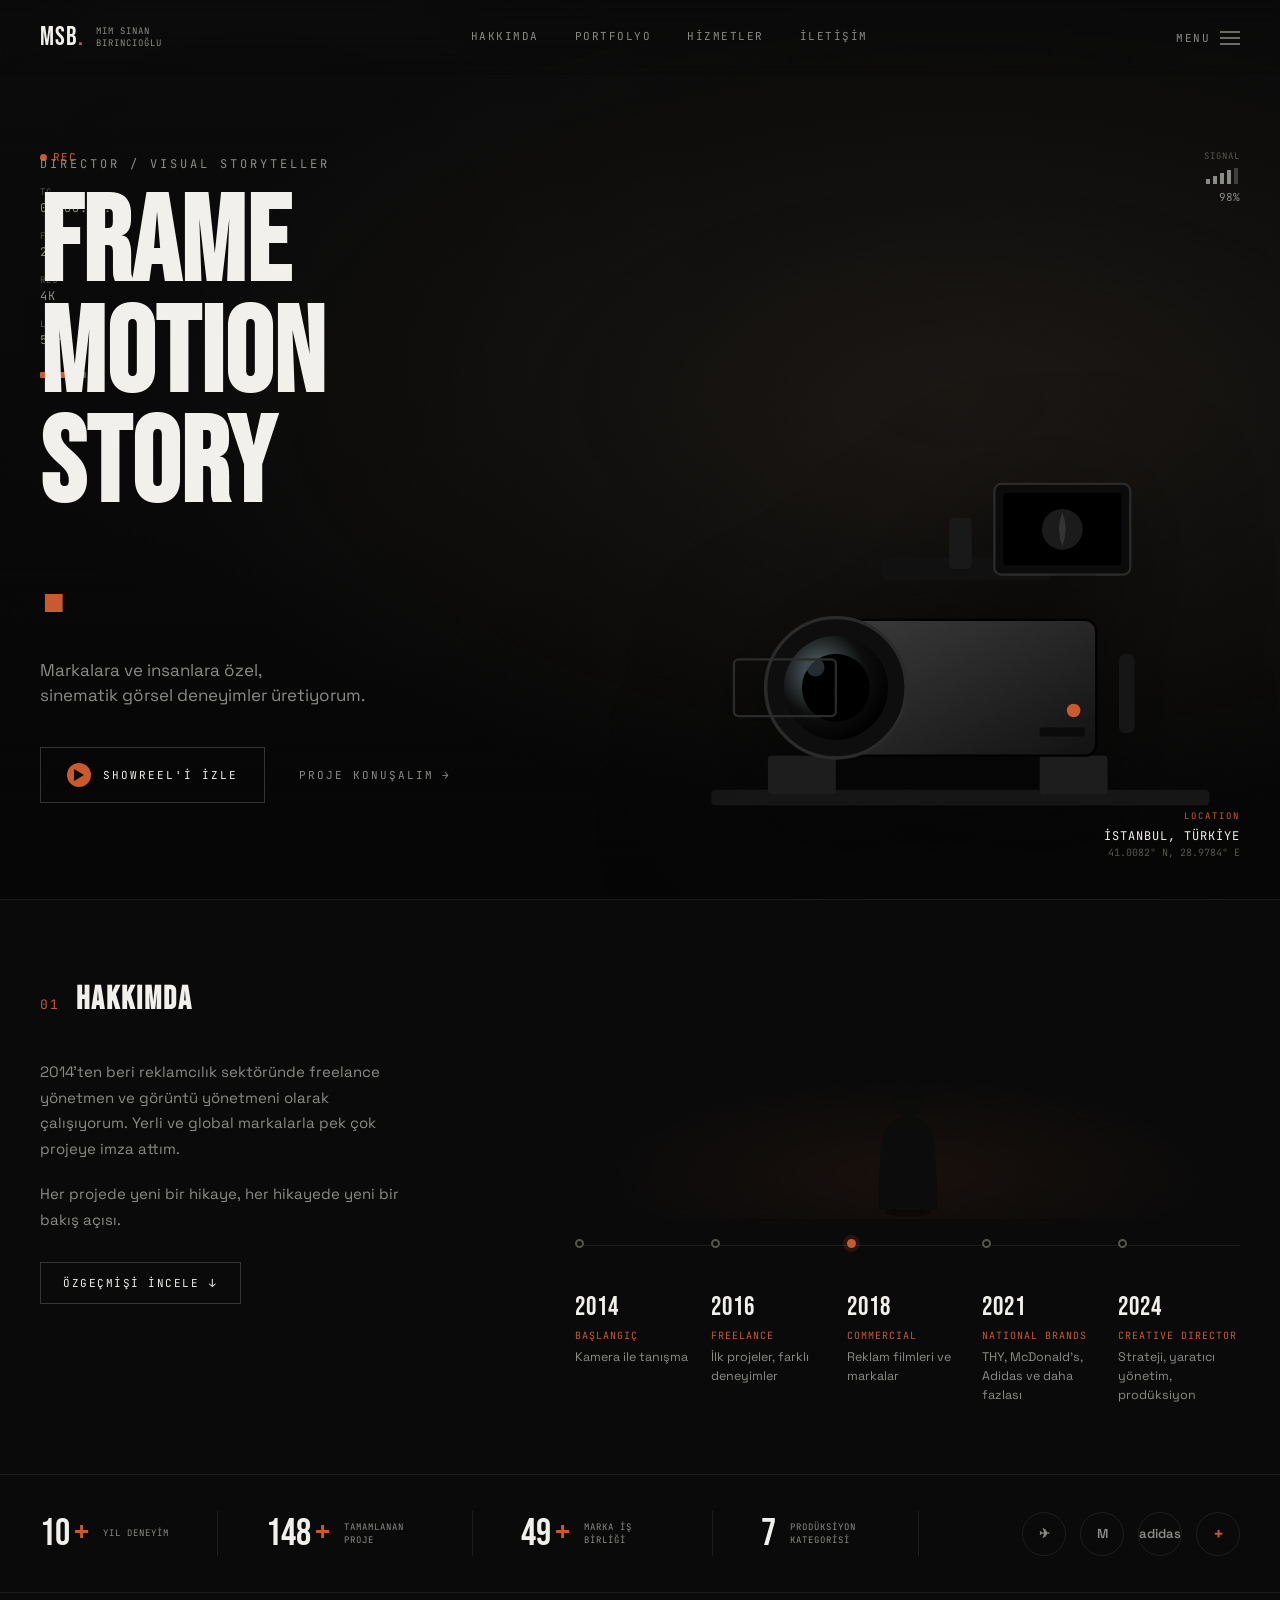
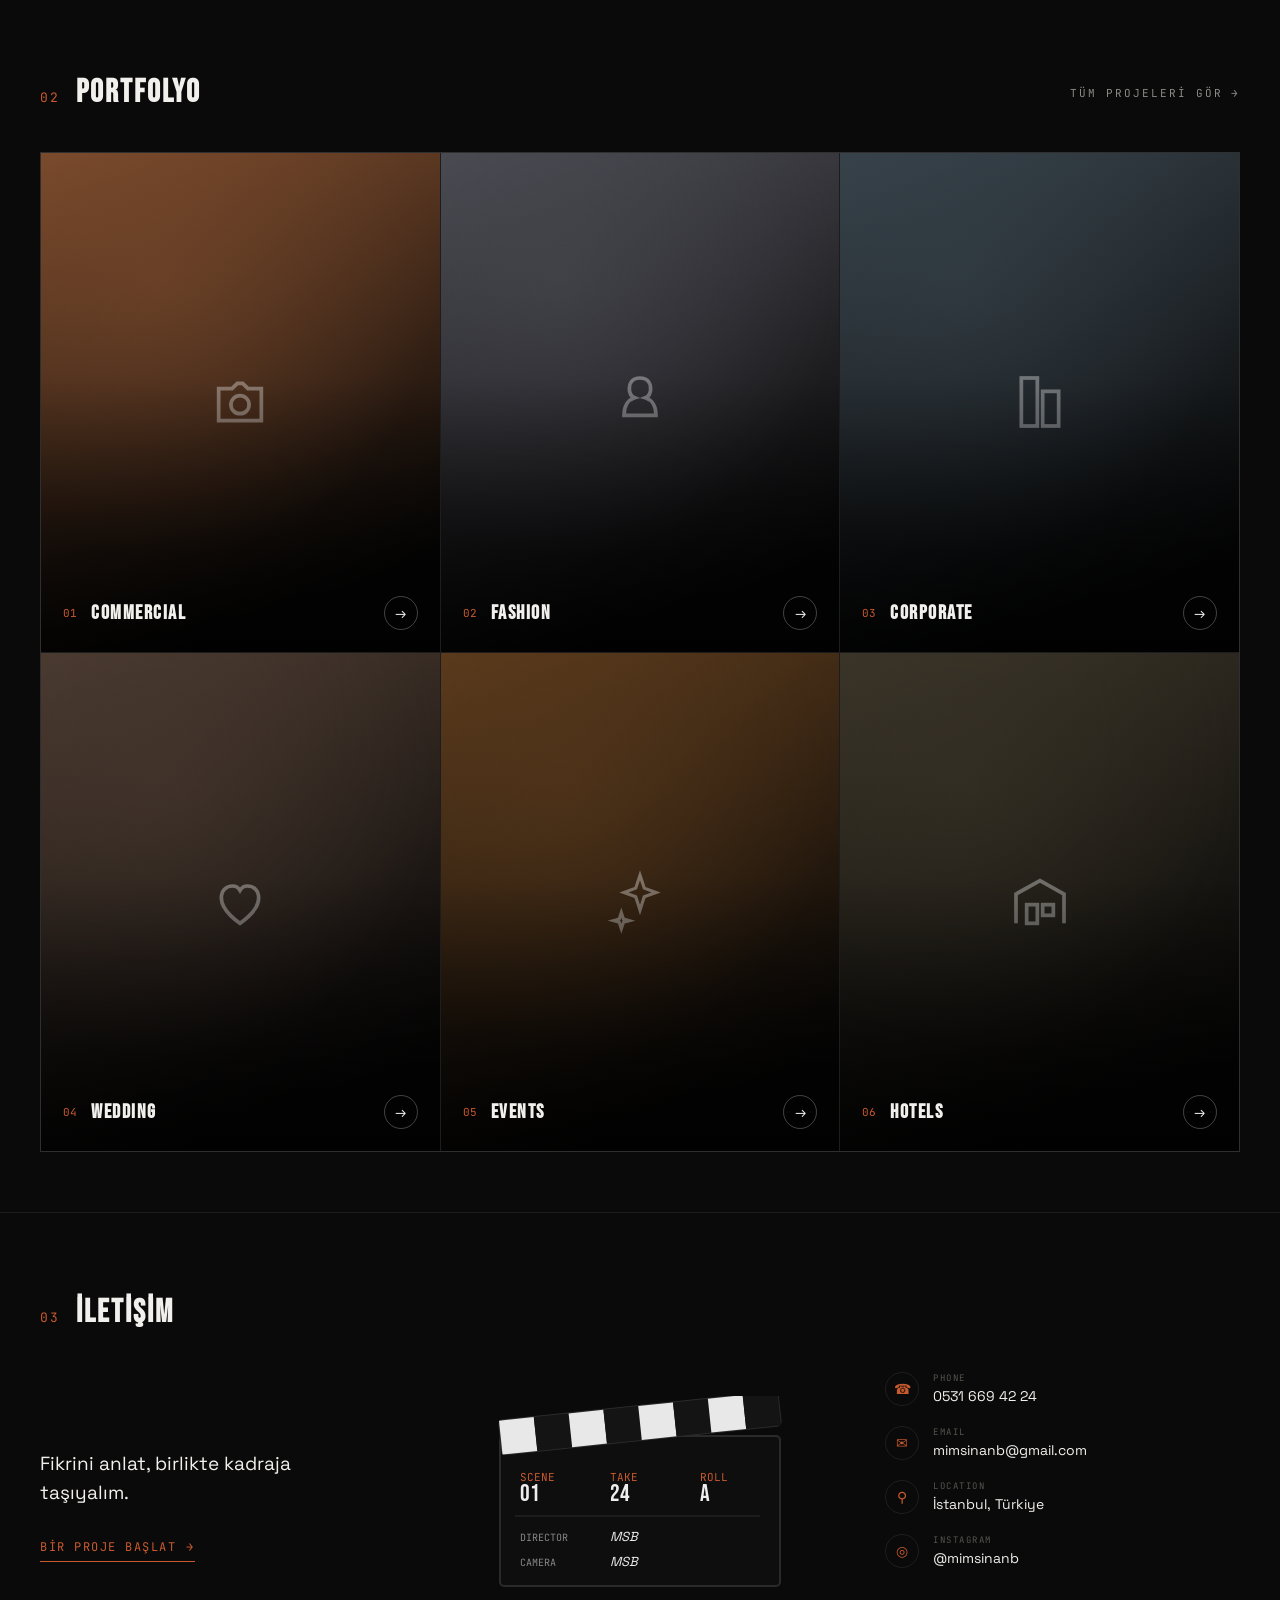
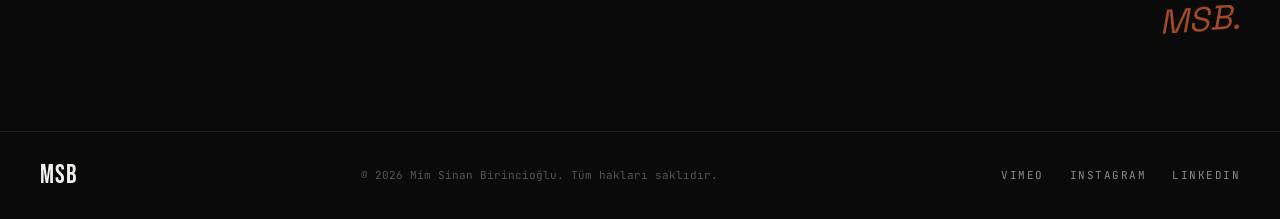
==== commit bda11a1b: "Add files via upload" ====
--- a/index.html
+++ b/index.html
@@ -3,290 +3,299 @@
 <head>
 <meta charset="UTF-8">
 <meta name="viewport" content="width=device-width, initial-scale=1.0">
-<title>Mim Sinan Birincioğlu — Yönetmen &amp; Videographer | İstanbul</title>
-<meta name="description" content="Mim Sinan Birincioğlu — İstanbul merkezli yönetmen ve videographer. Marka filmi, klip, etkinlik ve mekan tanıtım prodüksiyonları. THY, McDonald's ve Adidas ile çalıştı.">
-<meta name="theme-color" content="#0b0c0e">
-
-<meta property="og:title" content="Mim Sinan Birincioğlu — Yönetmen & Videographer">
-<meta property="og:description" content="İstanbul merkezli yönetmen. Marka filmi, klip, etkinlik ve mekan tanıtım prodüksiyonları.">
-<meta property="og:type" content="website">
-<meta property="og:url" content="https://www.mimsinanb.com">
-
+<title>MSB — Mim Sinan Birincioğlu | Director / Visual Storyteller</title>
 <link rel="preconnect" href="https://fonts.googleapis.com">
-<link rel="preconnect" href="https://fonts.gstatic.com" crossorigin>
-<link href="https://fonts.googleapis.com/css2?family=Big+Shoulders+Display:wght@500;700;900&family=IBM+Plex+Mono:wght@400;500&family=Inter:wght@400;500;600&display=swap" rel="stylesheet">
+<link href="https://fonts.googleapis.com/css2?family=Bebas+Neue&family=Space+Grotesk:wght@400;500;600;700&family=JetBrains+Mono:wght@400;500&display=swap" rel="stylesheet">
 <link rel="stylesheet" href="style.css">
 </head>
 <body>
 
-<div class="grain" aria-hidden="true"></div>
-
-<!-- ===== NAV ===== -->
-<header class="nav" id="nav">
-  <a href="#top" class="nav__mark">
-    <span class="nav__mark-badge">MSB</span>
-    <span class="nav__mark-text">Mim Sinan Birincioğlu</span>
-  </a>
-
-  <nav class="nav__links" id="navLinks">
-    <a href="#hakkimda">Hakkımda</a>
-    <a href="#portfolyo">Portfolyo</a>
-    <a href="#iletisim">İletişim</a>
+<!-- Film grain / vignette overlay -->
+<div class="grain"></div>
+
+<!-- HEADER -->
+<header class="site-header" id="siteHeader">
+  <div class="logo-block">
+    <span class="logo">MSB<span class="dot">.</span></span>
+    <span class="logo-sub">MIM SINAN<br>BIRINCIOĞLU</span>
+  </div>
+
+  <nav class="main-nav" id="mainNav">
+    <a href="#hakkimda">HAKKIMDA</a>
+    <a href="#portfolyo">PORTFOLYO</a>
+    <a href="#hizmetler">HİZMETLER</a>
+    <a href="#iletisim">İLETİŞİM</a>
   </nav>
 
-  <button class="nav__toggle" id="navToggle" aria-label="Menüyü aç/kapat" aria-expanded="false">
-    <span></span><span></span><span></span>
+  <button class="menu-btn" id="menuBtn" aria-label="Menü">
+    <span>MENU</span>
+    <svg width="20" height="14" viewBox="0 0 20 14" fill="none"><path d="M0 1H20M0 7H20M0 13H20" stroke="currentColor" stroke-width="1.5"/></svg>
   </button>
 </header>
 
-<main id="top">
-
-  <!-- ===== HERO ===== -->
-  <section class="hero" id="hero">
-    <div class="hero__photo" aria-hidden="true">
-      <img src="https://images.unsplash.com/photo-1576280314550-773c50583407?auto=format&fit=crop&w=1800&q=70" alt="">
-    </div>
-    <div class="hero__bars" aria-hidden="true">
-      <span></span><span></span>
-    </div>
-
-    <div class="viewfinder" aria-hidden="true">
-      <span class="vf-corner vf-corner--tl"></span>
-      <span class="vf-corner vf-corner--tr"></span>
-      <span class="vf-corner vf-corner--bl"></span>
-      <span class="vf-corner vf-corner--br"></span>
-
-      <div class="vf-hud vf-hud--rec">
-        <span class="rec-dot"></span> REC
+<!-- HERO -->
+<section class="hero" id="hero">
+  <div class="hero-hud hero-hud--left">
+    <div class="hud-rec"><span class="rec-dot"></span> REC</div>
+    <div class="hud-row"><span class="hud-label">TC</span><span class="hud-value" id="tcCounter">00:00:00:00</span></div>
+    <div class="hud-row"><span class="hud-label">FPS</span><span class="hud-value">24</span></div>
+    <div class="hud-row"><span class="hud-label">RES</span><span class="hud-value">4K</span></div>
+    <div class="hud-row"><span class="hud-label">LENS</span><span class="hud-value">50MM</span></div>
+    <div class="hud-battery">
+      <span class="dot on"></span><span class="dot on"></span><span class="dot on"></span><span class="dot"></span><span class="dot"></span>
+    </div>
+  </div>
+
+  <div class="hero-hud hero-hud--right">
+    <div class="hud-signal-label">SIGNAL</div>
+    <svg class="signal-bars" width="34" height="16" viewBox="0 0 34 16" fill="none">
+      <rect x="0" y="11" width="4" height="5" fill="currentColor"/>
+      <rect x="7" y="8" width="4" height="8" fill="currentColor"/>
+      <rect x="14" y="5" width="4" height="11" fill="currentColor"/>
+      <rect x="21" y="2" width="4" height="14" fill="currentColor"/>
+      <rect x="28" y="0" width="4" height="16" fill="currentColor" opacity="0.4"/>
+    </svg>
+    <div class="hud-signal-pct">98%</div>
+  </div>
+
+  <div class="hero-inner">
+    <p class="eyebrow reveal">DIRECTOR / VISUAL STORYTELLER</p>
+    <h1 class="hero-title">
+      <span class="reveal">FRAME</span>
+      <span class="reveal">MOTION</span>
+      <span class="reveal">STORY<span class="accent-dot">.</span></span>
+    </h1>
+    <p class="hero-sub reveal">Markalara ve insanlara özel,<br>sinematik görsel deneyimler üretiyorum.</p>
+
+    <div class="hero-cta reveal">
+      <button class="btn-play" id="playBtn">
+        <span class="play-icon"><svg width="10" height="12" viewBox="0 0 10 12" fill="none"><path d="M0 0L10 6L0 12V0Z" fill="currentColor"/></svg></span>
+        SHOWREEL'İ İZLE
+      </button>
+      <a href="#iletisim" class="link-arrow">PROJE KONUŞALIM <span class="arrow">→</span></a>
+    </div>
+  </div>
+
+  <div class="hero-camera reveal">
+    <svg viewBox="0 0 520 360" class="camera-svg" xmlns="http://www.w3.org/2000/svg">
+      <defs>
+        <linearGradient id="bodyGrad" x1="0" y1="0" x2="1" y2="1">
+          <stop offset="0" stop-color="#3a3a3a"/>
+          <stop offset="1" stop-color="#111111"/>
+        </linearGradient>
+        <radialGradient id="lensGrad" cx="0.35" cy="0.35" r="0.7">
+          <stop offset="0" stop-color="#5a6b6f"/>
+          <stop offset="0.6" stop-color="#0d0d0d"/>
+          <stop offset="1" stop-color="#000"/>
+        </radialGradient>
+      </defs>
+      <!-- rig base -->
+      <rect x="40" y="300" width="440" height="14" rx="4" fill="#151515"/>
+      <rect x="90" y="270" width="60" height="34" rx="3" fill="#1c1c1c"/>
+      <rect x="330" y="270" width="60" height="34" rx="3" fill="#1c1c1c"/>
+      <!-- body -->
+      <rect x="150" y="150" width="230" height="120" rx="10" fill="url(#bodyGrad)" stroke="#000" stroke-width="2"/>
+      <!-- handle top -->
+      <rect x="190" y="95" width="150" height="20" rx="6" fill="#101010"/>
+      <rect x="250" y="60" width="20" height="45" rx="4" fill="#181818"/>
+      <!-- screen -->
+      <g>
+        <rect x="290" y="30" width="120" height="80" rx="6" fill="#0a0a0a" stroke="#2a2a2a" stroke-width="2"/>
+        <rect x="298" y="38" width="104" height="64" rx="2" fill="#000"/>
+        <circle cx="350" cy="70" r="18" fill="#1a1a1a"/>
+        <path d="M350 55 Q356 70 350 85 Q344 70 350 55Z" fill="#333"/>
+      </g>
+      <!-- lens -->
+      <circle cx="150" cy="210" r="62" fill="#0d0d0d" stroke="#2a2a2a" stroke-width="3"/>
+      <circle cx="150" cy="210" r="46" fill="url(#lensGrad)"/>
+      <circle cx="150" cy="210" r="30" fill="#000"/>
+      <circle cx="132" cy="192" r="8" fill="#3a4a4d" opacity="0.6"/>
+      <rect x="60" y="185" width="90" height="50" rx="4" fill="none" stroke="#2a2a2a" stroke-width="2"/>
+      <!-- side details -->
+      <circle cx="360" cy="230" r="6" fill="#c85a2e"/>
+      <rect x="330" y="245" width="40" height="8" rx="2" fill="#0a0a0a"/>
+      <!-- rear handle -->
+      <rect x="400" y="180" width="14" height="70" rx="6" fill="#151515"/>
+    </svg>
+  </div>
+
+  <div class="hero-location reveal">
+    <span class="loc-label">LOCATION</span>
+    <div class="loc-city">İSTANBUL, TÜRKİYE</div>
+    <div class="loc-coords">41.0082° N, 28.9784° E</div>
+  </div>
+</section>
+
+<!-- ABOUT -->
+<section class="about" id="hakkimda">
+  <div class="section-head">
+    <span class="section-num">01</span>
+    <h2 class="section-title">HAKKIMDA</h2>
+  </div>
+
+  <div class="about-grid">
+    <div class="about-text reveal">
+      <p>2014'ten beri reklamcılık sektöründe freelance yönetmen ve görüntü yönetmeni olarak çalışıyorum. Yerli ve global markalarla pek çok projeye imza attım.</p>
+      <p>Her projede yeni bir hikaye, her hikayede yeni bir bakış açısı.</p>
+      <button class="btn-outline">ÖZGEÇMİŞİ İNCELE <span class="dl-icon">↓</span></button>
+    </div>
+
+    <div class="timeline reveal">
+      <div class="timeline-figure">
+        <svg viewBox="0 0 120 220" class="figure-svg">
+          <ellipse cx="60" cy="210" rx="34" ry="6" fill="#000" opacity="0.4"/>
+          <path d="M60 20c14 0 22 12 22 26 0 12-6 20-14 24 18 6 30 22 32 46l4 90H16l4-90c2-24 14-40 32-46-8-4-14-12-14-24 0-14 8-26 22-26z" fill="#0c0c0c"/>
+          <circle cx="60" cy="42" r="20" fill="#0c0c0c"/>
+        </svg>
       </div>
-      <div class="vf-hud vf-hud--tc" id="timecode">00:00:00:00</div>
-      <div class="vf-hud vf-hud--specs">50MM · Ⅰ f/1.8 · 24FPS</div>
-
-      <div class="vf-hud vf-hud--location">
-        <span class="vf-location-label">KONUM</span>
-        İSTANBUL, TÜRKİYE<br>41.0082° N, 28.9784° E
+      <div class="timeline-line"></div>
+      <div class="timeline-items">
+        <div class="tl-item">
+          <span class="tl-dot"></span>
+          <div class="tl-year">2014</div>
+          <div class="tl-label">BAŞLANGIÇ</div>
+          <div class="tl-desc">Kamera ile tanışma</div>
+        </div>
+        <div class="tl-item">
+          <span class="tl-dot"></span>
+          <div class="tl-year">2016</div>
+          <div class="tl-label">FREELANCE</div>
+          <div class="tl-desc">İlk projeler, farklı deneyimler</div>
+        </div>
+        <div class="tl-item is-active">
+          <span class="tl-dot"></span>
+          <div class="tl-year">2018</div>
+          <div class="tl-label">COMMERCIAL</div>
+          <div class="tl-desc">Reklam filmleri ve markalar</div>
+        </div>
+        <div class="tl-item">
+          <span class="tl-dot"></span>
+          <div class="tl-year">2021</div>
+          <div class="tl-label">NATIONAL BRANDS</div>
+          <div class="tl-desc">THY, McDonald's, Adidas ve daha fazlası</div>
+        </div>
+        <div class="tl-item">
+          <span class="tl-dot"></span>
+          <div class="tl-year">2024</div>
+          <div class="tl-label">CREATIVE DIRECTOR</div>
+          <div class="tl-desc">Strateji, yaratıcı yönetim, prodüksiyon</div>
+        </div>
       </div>
     </div>
-
-    <div class="hero__content">
-      <p class="eyebrow">İSTANBUL · TÜRKİYE · 2014'TEN BERİ SETTE</p>
-      <h1 class="hero__title">
-        Mim Sinan<br><span>Birincioğlu</span>
-      </h1>
-      <p class="hero__role" id="roleRotator">Yönetmen</p>
-      <p class="hero__lede">
-        Reklam filminden düğün klibine, marka içeriğinden etkinlik hafızasına —
-        anı kadraja, kadrajı hikâyeye çeviriyorum.
-      </p>
-
-      <div class="hero__cta">
-        <a href="#portfolyo" class="btn btn--primary">Portfolyoyu izle</a>
-        <a href="#iletisim" class="btn btn--ghost">Proje konuşalım</a>
-      </div>
-    </div>
-
-    <a href="#hakkimda" class="scroll-cue" aria-label="Aşağı kaydır">
-      <span>KAYDIR</span>
-      <span class="scroll-cue__line"></span>
-    </a>
-  </section>
-
-  <!-- ===== ABOUT ===== -->
-  <section class="about" id="hakkimda">
-    <div class="about__grid">
-      <div class="about__copy">
-        <p class="eyebrow eyebrow--dark">01 — HAKKIMDA</p>
-        <h2>Kamera arkasında<br>on yılı aşkın süredir.</h2>
-        <p>
-          2014'ten beri freelance olarak reklamcılık sektöründe çalışıyorum.
-          <strong>THY</strong>, <strong>McDonald's</strong> ve <strong>Adidas</strong> gibi markalarla
-          proje bazlı üretimler yaptım. Bugün ise sosyal medya içerik üreticilerine
-          prodüksiyon ve iş birliği desteği veriyorum — konseptten son teslime kadar
-          tüm sürecin içindeyim.
-        </p>
-        <p>
-          Her proje farklı bir bakış açısı ister; ben de her sette o hikâyenin
-          diline göre kadraj kuruyorum.
-        </p>
-
-        <div class="about__actions">
-          <a href="https://www.mimsinanb.com/resume" class="link-arrow" target="_blank" rel="noopener">Özgeçmişimi gör →</a>
-        </div>
-      </div>
-
-      <div class="about__facts">
-        <div class="fact">
-          <span class="fact__num">10+</span>
-          <span class="fact__label">YIL SEKTÖR TECRÜBESİ</span>
-        </div>
-        <div class="fact">
-          <span class="fact__num">7</span>
-          <span class="fact__label">PRODÜKSİYON KATEGORİSİ</span>
-        </div>
-        <div class="fact">
-          <span class="fact__num">3+</span>
-          <span class="fact__label">GLOBAL MARKA İŞ BİRLİĞİ</span>
-        </div>
-      </div>
-    </div>
-
-    <!-- Zaman çizelgesi — yıl/başlık/açıklamaları kendi kariyerine göre düzenle -->
-    <div class="timeline">
-      <div class="timeline__line"></div>
-      <div class="timeline__item">
-        <span class="timeline__dot"></span>
-        <span class="timeline__year">2014</span>
-        <span class="timeline__label">BAŞLANGIÇ</span>
-        <p class="timeline__desc">Kamera ile tanışma, ilk adımlar.</p>
-      </div>
-      <div class="timeline__item">
-        <span class="timeline__dot"></span>
-        <span class="timeline__year">2016</span>
-        <span class="timeline__label">FREELANCE</span>
-        <p class="timeline__desc">İlk projeler, farklı deneyimler.</p>
-      </div>
-      <div class="timeline__item timeline__item--active">
-        <span class="timeline__dot"></span>
-        <span class="timeline__year">2018</span>
-        <span class="timeline__label">MARKA FİLMLERİ</span>
-        <p class="timeline__desc">Reklam filmleri ve marka içerikleri.</p>
-      </div>
-      <div class="timeline__item">
-        <span class="timeline__dot"></span>
-        <span class="timeline__year">2021</span>
-        <span class="timeline__label">GLOBAL MARKALAR</span>
-        <p class="timeline__desc">THY, McDonald's, Adidas ve daha fazlası.</p>
-      </div>
-      <div class="timeline__item">
-        <span class="timeline__dot"></span>
-        <span class="timeline__year">2026</span>
-        <span class="timeline__label">İÇERİK ORTAKLIĞI</span>
-        <p class="timeline__desc">Sosyal medya yaratıcılarına prodüksiyon desteği.</p>
-      </div>
-    </div>
-
-    <div class="marquee" aria-label="Çalıştığım markalar">
-      <div class="marquee__track">
-        <span>THY</span><span>McDONALD'S</span><span>ADİDAS</span><span>THY</span><span>McDONALD'S</span><span>ADİDAS</span>
-      </div>
-    </div>
-  </section>
-
-  <!-- ===== PORTFOLIO ===== -->
-  <section class="portfolio" id="portfolyo">
-    <p class="eyebrow">02 — PORTFOLYO</p>
-    <h2 class="section-title">Reel dolabı.</h2>
-    <p class="section-sub">Kategoriye tıkla, aşağıdaki galeriye atla — kategoriye göre filtrele, izlemek istediğine tıkla.</p>
-
-    <div class="cat-grid" id="catGrid">
-      <!-- category cards injected by script.js -->
-    </div>
-
-    <div class="filters" id="filters" role="tablist" aria-label="Kategori filtrele"></div>
-
-    <div class="gallery" id="gallery">
-      <!-- video cards injected by script.js -->
-    </div>
-
-    <p class="gallery__empty" id="galleryEmpty" hidden>
-      Bu kategoride henüz video yok.
-    </p>
-  </section>
-
-  <!-- ===== VIDEO MODAL ===== -->
-  <div class="modal" id="videoModal" hidden>
-    <div class="modal__backdrop" data-close="1"></div>
-    <div class="modal__box">
-      <button class="modal__close" id="modalClose" aria-label="Kapat">✕</button>
-      <div class="modal__frame">
-        <iframe id="modalIframe" src="" title="Video oynatıcı"
-          allow="accelerometer; autoplay; clipboard-write; encrypted-media; gyroscope; picture-in-picture"
-          allowfullscreen loading="lazy"></iframe>
-      </div>
-      <p class="modal__title" id="modalTitle"></p>
-    </div>
-  </div>
-
-  <!-- ===== CONTACT ===== -->
-  <section class="contact" id="iletisim">
-    <div class="contact__inner">
-      <p class="eyebrow eyebrow--dark">03 — İLETİŞİM</p>
-      <h2>Yeni bir projeye<br>başlayalım.</h2>
-      <p class="contact__lede">Formu doldur, gönder butonuna bastığında e-posta uygulamanda hazır bir taslak açılacak.</p>
-
-      <div class="contact__layout">
-        <form class="contact-form" id="contactForm">
-          <div class="contact-form__row">
-            <label>
-              <span>Proje Türü</span>
-              <select name="projectType">
-                <option>Marka İşbirliği</option>
-                <option>Etkinlik</option>
-                <option>Klip</option>
-                <option>Mekan Tanıtım</option>
-                <option>Sağlık Sektörü</option>
-                <option>Diğer</option>
-              </select>
-            </label>
-            <label>
-              <span>Bütçe Aralığı</span>
-              <select name="budget">
-                <option>Belirtmek istemiyorum</option>
-                <option>10.000 – 25.000 ₺</option>
-                <option>25.000 – 50.000 ₺</option>
-                <option>50.000 ₺ üzeri</option>
-              </select>
-            </label>
-          </div>
-          <label>
-            <span>Tahmini Tarih</span>
-            <input type="date" name="date">
-          </label>
-          <label>
-            <span>Mesajınız</span>
-            <textarea name="message" rows="4" placeholder="Projenden kısaca bahset..." required></textarea>
-          </label>
-          <button type="submit" class="btn btn--primary">Mesaj Gönder →</button>
-        </form>
-
-        <div class="contact-info">
-          <a href="tel:+905316694224" class="contact__card">
-            <span class="contact__card-label">TELEFON</span>
-            <span class="contact__card-value">0531 669 42 24</span>
-          </a>
-          <a href="mailto:mimsinanb@gmail.com" class="contact__card">
-            <span class="contact__card-label">E-POSTA</span>
-            <span class="contact__card-value">mimsinanb@gmail.com</span>
-          </a>
-          <div class="contact__card contact__card--static">
-            <span class="contact__card-label">KONUM</span>
-            <span class="contact__card-value">İstanbul, Türkiye</span>
-          </div>
-
-          <div class="social">
-            <a href="https://www.instagram.com/videomimari/" target="_blank" rel="noopener" aria-label="Instagram">
-              <svg viewBox="0 0 24 24" fill="none" stroke="currentColor" stroke-width="1.6"><rect x="3" y="3" width="18" height="18" rx="5"/><circle cx="12" cy="12" r="4"/><circle cx="17.2" cy="6.8" r="1.1" fill="currentColor" stroke="none"/></svg>
-            </a>
-            <a href="https://www.youtube.com/channel/UCLgvSC0_5gCQpGtl23sJLwA" target="_blank" rel="noopener" aria-label="YouTube">
-              <svg viewBox="0 0 24 24" fill="none" stroke="currentColor" stroke-width="1.6"><rect x="2.5" y="5.5" width="19" height="13" rx="4"/><path d="M10.5 9.5v5l4.3-2.5-4.3-2.5z" fill="currentColor" stroke="none"/></svg>
-            </a>
-            <a href="https://www.tiktok.com/@mimsinan" target="_blank" rel="noopener" aria-label="TikTok">
-              <svg viewBox="0 0 24 24" fill="none" stroke="currentColor" stroke-width="1.6"><path d="M14 3v10.5a3.5 3.5 0 1 1-3.5-3.5c.3 0 .6 0 .9.1"/><path d="M14 3c.3 2.1 1.8 3.7 4 4"/></svg>
-            </a>
-            <a href="https://www.linkedin.com/in/mim-sinan-birincio%C4%9Flu-69979baa/" target="_blank" rel="noopener" aria-label="LinkedIn">
-              <svg viewBox="0 0 24 24" fill="none" stroke="currentColor" stroke-width="1.6"><rect x="3" y="3" width="18" height="18" rx="3"/><line x1="7.5" y1="10" x2="7.5" y2="17"/><circle cx="7.5" cy="6.8" r="1" fill="currentColor" stroke="none"/><path d="M11.5 17v-4.2c0-1.6 1-2.6 2.4-2.6 1.4 0 2.1 1 2.1 2.6V17"/></svg>
-            </a>
-          </div>
-        </div>
-      </div>
-    </div>
-  </section>
-
-</main>
-
-<footer class="footer">
-  <span>© <span id="year"></span> Mim Sinan Birincioğlu</span>
-  <span class="footer__tc" id="footerTc">00:00:00:00</span>
+  </div>
+
+  <!-- STATS -->
+  <div class="stats-bar reveal">
+    <div class="stat"><div class="stat-num" data-count="10">0</div><div class="stat-suffix">+</div><div class="stat-label">YIL DENEYİM</div></div>
+    <div class="stat"><div class="stat-num" data-count="150">0</div><div class="stat-suffix">+</div><div class="stat-label">TAMAMLANAN PROJE</div></div>
+    <div class="stat"><div class="stat-num" data-count="50">0</div><div class="stat-suffix">+</div><div class="stat-label">MARKA İŞ BİRLİĞİ</div></div>
+    <div class="stat"><div class="stat-num" data-count="7">0</div><div class="stat-label">PRODÜKSİYON KATEGORİSİ</div></div>
+    <div class="brand-logos">
+      <span class="brand-badge">✈</span>
+      <span class="brand-badge">M</span>
+      <span class="brand-badge">adidas</span>
+      <span class="brand-badge more">+</span>
+    </div>
+  </div>
+</section>
+
+<!-- PORTFOLIO -->
+<section class="portfolio" id="portfolyo">
+  <div class="section-head">
+    <span class="section-num">02</span>
+    <h2 class="section-title">PORTFOLYO</h2>
+    <a href="#" class="link-arrow section-link">TÜM PROJELERİ GÖR <span class="arrow">→</span></a>
+  </div>
+
+  <div class="portfolio-grid">
+    <article class="port-card reveal" style="--tint:#7a4a2c;">
+      <div class="port-img"><svg viewBox="0 0 24 24" fill="none"><path d="M4 7h5l2-2h2l2 2h5v12H4V7z" stroke="currentColor" stroke-width="1.4"/><circle cx="12" cy="13" r="3.4" stroke="currentColor" stroke-width="1.4"/></svg></div>
+      <div class="port-meta"><span class="port-num">01</span><h3>COMMERCIAL</h3><a href="#" class="port-arrow">→</a></div>
+    </article>
+    <article class="port-card reveal" style="--tint:#4a4a52;">
+      <div class="port-img"><svg viewBox="0 0 24 24" fill="none"><path d="M12 3c3 0 4 2 4 4s-1 3-2 3.4c2 .6 4 2.6 4 6.6H6c0-4 2-6 4-6.6C9 10 8 9 8 7s1-4 4-4z" stroke="currentColor" stroke-width="1.4"/></svg></div>
+      <div class="port-meta"><span class="port-num">02</span><h3>FASHION</h3><a href="#" class="port-arrow">→</a></div>
+    </article>
+    <article class="port-card reveal" style="--tint:#37424a;">
+      <div class="port-img"><svg viewBox="0 0 24 24" fill="none"><rect x="5" y="3" width="6" height="18" stroke="currentColor" stroke-width="1.4"/><rect x="13" y="8" width="6" height="13" stroke="currentColor" stroke-width="1.4"/></svg></div>
+      <div class="port-meta"><span class="port-num">03</span><h3>CORPORATE</h3><a href="#" class="port-arrow">→</a></div>
+    </article>
+    <article class="port-card reveal" style="--tint:#4a3a30;">
+      <div class="port-img"><svg viewBox="0 0 24 24" fill="none"><path d="M12 20s-7-4.5-7-9.5C5 7.5 7 6 9.2 6c1.2 0 2.2.6 2.8 1.6C12.6 6.6 13.6 6 14.8 6 17 6 19 7.5 19 10.5 19 15.5 12 20 12 20z" stroke="currentColor" stroke-width="1.4"/></svg></div>
+      <div class="port-meta"><span class="port-num">04</span><h3>WEDDING</h3><a href="#" class="port-arrow">→</a></div>
+    </article>
+    <article class="port-card reveal" style="--tint:#5a3a1c;">
+      <div class="port-img"><svg viewBox="0 0 24 24" fill="none"><path d="M12 2l1.6 4.8L18 8.4l-4.4 1.6L12 15l-1.6-5L6 8.4l4.4-1.6L12 2z" stroke="currentColor" stroke-width="1.2"/><path d="M5 16l.8 2.4L8 19l-2.2.6L5 22l-.8-2.4L2 19l2.2-.6L5 16z" stroke="currentColor" stroke-width="1.2"/></svg></div>
+      <div class="port-meta"><span class="port-num">05</span><h3>EVENTS</h3><a href="#" class="port-arrow">→</a></div>
+    </article>
+    <article class="port-card reveal" style="--tint:#3a3428;">
+      <div class="port-img"><svg viewBox="0 0 24 24" fill="none"><path d="M3 20V9l9-5 9 5v11" stroke="currentColor" stroke-width="1.4"/><rect x="7" y="13" width="4" height="7" stroke="currentColor" stroke-width="1.4"/><rect x="13" y="13" width="4" height="4" stroke="currentColor" stroke-width="1.4"/></svg></div>
+      <div class="port-meta"><span class="port-num">06</span><h3>HOTELS</h3><a href="#" class="port-arrow">→</a></div>
+    </article>
+  </div>
+</section>
+
+<!-- CONTACT -->
+<section class="contact" id="iletisim">
+  <div class="section-head">
+    <span class="section-num">03</span>
+    <h2 class="section-title">İLETİŞİM</h2>
+  </div>
+
+  <div class="contact-grid">
+    <div class="contact-text reveal">
+      <p>Fikrini anlat, birlikte kadraja taşıyalım.</p>
+      <a href="mailto:mimsinanb@gmail.com" class="btn-start">BİR PROJE BAŞLAT <span class="arrow">→</span></a>
+    </div>
+
+    <div class="clapper reveal">
+      <svg viewBox="0 0 300 220" class="clapper-svg">
+        <rect x="10" y="40" width="280" height="150" rx="4" fill="#0e0e0e" stroke="#2a2a2a" stroke-width="2"/>
+        <g>
+          <rect x="10" y="10" width="280" height="34" rx="4" fill="#141414" stroke="#2a2a2a" stroke-width="2" transform="rotate(-6 150 27)"/>
+          <g transform="rotate(-6 150 27)">
+            <rect x="10" y="10" width="35" height="34" fill="#e8e8e8"/>
+            <rect x="45" y="10" width="35" height="34" fill="#141414"/>
+            <rect x="80" y="10" width="35" height="34" fill="#e8e8e8"/>
+            <rect x="115" y="10" width="35" height="34" fill="#141414"/>
+            <rect x="150" y="10" width="35" height="34" fill="#e8e8e8"/>
+            <rect x="185" y="10" width="35" height="34" fill="#141414"/>
+            <rect x="220" y="10" width="35" height="34" fill="#e8e8e8"/>
+            <rect x="255" y="10" width="35" height="34" fill="#141414"/>
+          </g>
+        </g>
+        <text x="30" y="85" fill="#c85a2e" font-family="JetBrains Mono, monospace" font-size="11">SCENE</text>
+        <text x="30" y="105" fill="#eee" font-family="Bebas Neue" font-size="24">01</text>
+        <text x="120" y="85" fill="#c85a2e" font-family="JetBrains Mono, monospace" font-size="11">TAKE</text>
+        <text x="120" y="105" fill="#eee" font-family="Bebas Neue" font-size="24">24</text>
+        <text x="210" y="85" fill="#c85a2e" font-family="JetBrains Mono, monospace" font-size="11">ROLL</text>
+        <text x="210" y="105" fill="#eee" font-family="Bebas Neue" font-size="24">A</text>
+        <line x1="25" y1="120" x2="270" y2="120" stroke="#2a2a2a"/>
+        <text x="30" y="145" fill="#888" font-family="JetBrains Mono, monospace" font-size="10">DIRECTOR</text>
+        <text x="120" y="145" fill="#eee" font-family="Space Grotesk" font-size="13" font-style="italic">MSB</text>
+        <text x="30" y="170" fill="#888" font-family="JetBrains Mono, monospace" font-size="10">CAMERA</text>
+        <text x="120" y="170" fill="#eee" font-family="Space Grotesk" font-size="13" font-style="italic">MSB</text>
+      </svg>
+    </div>
+
+    <div class="contact-info reveal">
+      <div class="info-row"><span class="info-icon">☎</span><div><span class="info-label">PHONE</span><div class="info-value">0531 669 42 24</div></div></div>
+      <div class="info-row"><span class="info-icon">✉</span><div><span class="info-label">EMAIL</span><div class="info-value">mimsinanb@gmail.com</div></div></div>
+      <div class="info-row"><span class="info-icon">⚲</span><div><span class="info-label">LOCATION</span><div class="info-value">İstanbul, Türkiye</div></div></div>
+      <div class="info-row"><span class="info-icon">◎</span><div><span class="info-label">INSTAGRAM</span><div class="info-value">@mimsinanb</div></div></div>
+      <div class="signature">MSB.</div>
+    </div>
+  </div>
+</section>
+
+<footer class="site-footer">
+  <span class="logo">MSB</span>
+  <span class="footer-copy">© 2026 Mim Sinan Birincioğlu. Tüm hakları saklıdır.</span>
+  <div class="footer-social">
+    <a href="#">VIMEO</a>
+    <a href="#">INSTAGRAM</a>
+    <a href="#">LINKEDIN</a>
+  </div>
 </footer>
 
 <script src="script.js"></script>
--- a/style.css
+++ b/style.css
@@ -1,454 +1,373 @@
-/* ============ TOKENS ============ */
+/* ===== TOKENS ===== */
 :root{
-  --bg:        #0b0c0e;
-  --bg-panel:  #141519;
-  --bg-panel-2:#191b20;
-  --ink:       #f2efe9;
-  --ink-dim:   #a8a6a0;
-  --amber:     #e8a33d;
-  --teal:      #3c7a78;
-  --line:      #2a2c31;
-  --rec:       #d94d3a;
-
-  --f-display: "Big Shoulders Display", sans-serif;
-  --f-body:    "Inter", sans-serif;
-  --f-mono:    "IBM Plex Mono", monospace;
-
-  --container: 1180px;
-}
-
-*{box-sizing:border-box;}
+  --bg: #0a0a0a;
+  --bg-soft: #111111;
+  --panel: #141414;
+  --line: rgba(255,255,255,0.08);
+  --text: #f2f0ec;
+  --text-dim: #8a8a86;
+  --text-faint: #55554f;
+  --accent: #c85a2e;
+  --accent-soft: rgba(200,90,46,0.15);
+  --font-display: "Bebas Neue", sans-serif;
+  --font-body: "Space Grotesk", sans-serif;
+  --font-mono: "JetBrains Mono", monospace;
+  --edge: 1px solid var(--line);
+}
+
+*{box-sizing:border-box; margin:0; padding:0;}
 html{scroll-behavior:smooth;}
 body{
-  margin:0;
   background:var(--bg);
-  color:var(--ink);
-  font-family:var(--f-body);
-  line-height:1.5;
-  -webkit-font-smoothing:antialiased;
+  color:var(--text);
+  font-family:var(--font-body);
   overflow-x:hidden;
-}
-h1,h2,h3{font-family:var(--f-display); margin:0; letter-spacing:.01em; text-transform:uppercase;}
-p{margin:0;}
+  position:relative;
+}
+
 a{color:inherit; text-decoration:none;}
-img{max-width:100%; display:block;}
-section{position:relative;}
-
-@media (prefers-reduced-motion: reduce){
-  html{scroll-behavior:auto;}
-  *{animation-duration:0.001ms !important; animation-iteration-count:1 !important; transition-duration:0.001ms !important;}
-}
+button{font-family:inherit; cursor:pointer; background:none; border:none; color:inherit;}
 
 /* film grain overlay */
 .grain{
-  position:fixed; inset:0; z-index:999; pointer-events:none;
-  opacity:.05; mix-blend-mode:overlay;
-  background-image:url("data:image/svg+xml,%3Csvg xmlns='http://www.w3.org/2000/svg' width='120' height='120'%3E%3Cfilter id='n'%3E%3CfeTurbulence type='fractalNoise' baseFrequency='0.9' numOctaves='2' stitchTiles='stitch'/%3E%3C/filter%3E%3Crect width='100%25' height='100%25' filter='url(%23n)'/%3E%3C/svg%3E");
-}
-
-.eyebrow{
-  font-family:var(--f-mono);
-  font-size:.72rem;
-  letter-spacing:.14em;
-  color:var(--amber);
-  text-transform:uppercase;
-  margin-bottom:.9rem;
-}
-.eyebrow--dark{color:var(--teal);}
-
-/* ============ NAV ============ */
-.nav{
+  position:fixed; inset:0; pointer-events:none; z-index:999;
+  background-image: radial-gradient(circle at 20% 30%, rgba(255,255,255,0.02) 0, transparent 40%),
+                     radial-gradient(circle at 80% 70%, rgba(255,255,255,0.02) 0, transparent 40%);
+  mix-blend-mode:overlay;
+}
+.grain::after{
+  content:"";
+  position:absolute; inset:0;
+  background:repeating-linear-gradient(0deg, rgba(255,255,255,0.015) 0px, transparent 1px, transparent 2px);
+  opacity:0.5;
+}
+
+/* reveal-on-scroll */
+.reveal{
+  opacity:0;
+  transform:translateY(24px);
+  transition:opacity .8s cubic-bezier(.16,1,.3,1), transform .8s cubic-bezier(.16,1,.3,1);
+}
+.reveal.is-visible{opacity:1; transform:translateY(0);}
+
+/* ===== HEADER ===== */
+.site-header{
   position:fixed; top:0; left:0; right:0; z-index:100;
   display:flex; align-items:center; justify-content:space-between;
-  padding:1.1rem clamp(1.25rem,4vw,3rem);
-  background:linear-gradient(to bottom, rgba(11,12,14,.85), rgba(11,12,14,0));
+  padding:22px 40px;
+  background:linear-gradient(to bottom, rgba(10,10,10,0.85), transparent);
   backdrop-filter:blur(2px);
 }
-.nav__mark{display:flex; align-items:center; gap:.6rem;}
-.nav__mark-badge{
-  font-family:var(--f-mono); font-size:.7rem; letter-spacing:.08em;
-  border:1px solid var(--line); color:var(--amber);
-  padding:.25rem .45rem; border-radius:3px;
-}
-.nav__mark-text{
-  font-family:var(--f-display); font-size:1rem; letter-spacing:.03em; text-transform:uppercase;
-}
-.nav__links{display:flex; gap:2rem; font-size:.85rem;}
-.nav__links a{
-  position:relative; padding-bottom:2px;
-}
-.nav__links a::after{
-  content:""; position:absolute; left:0; bottom:0; width:0; height:1px; background:var(--amber);
+.logo-block{display:flex; align-items:center; gap:12px;}
+.logo{font-family:var(--font-display); font-size:26px; letter-spacing:1px;}
+.logo .dot{color:var(--accent);}
+.logo-sub{font-family:var(--font-mono); font-size:9px; line-height:1.3; letter-spacing:1px; color:var(--text-dim);}
+
+.main-nav{display:flex; gap:36px;}
+.main-nav a{
+  font-family:var(--font-mono); font-size:11px; letter-spacing:1.5px; color:var(--text-dim);
+  position:relative; padding-bottom:4px; transition:color .25s ease;
+}
+.main-nav a:hover{color:var(--text);}
+.main-nav a::after{
+  content:""; position:absolute; left:0; bottom:0; width:0; height:1px; background:var(--accent);
   transition:width .25s ease;
 }
-.nav__links a:hover::after{width:100%;}
-.nav__toggle{display:none; flex-direction:column; gap:5px; background:none; border:0; cursor:pointer; padding:.5rem;}
-.nav__toggle span{width:22px; height:2px; background:var(--ink); display:block;}
-
-/* ============ HERO ============ */
+.main-nav a:hover::after{width:100%;}
+
+.menu-btn{
+  display:flex; align-items:center; gap:10px;
+  font-family:var(--font-mono); font-size:11px; letter-spacing:1.5px; color:var(--text-dim);
+}
+
+/* ===== HERO ===== */
 .hero{
-  min-height:100svh;
-  display:flex; flex-direction:column; align-items:flex-start; justify-content:center;
-  padding:clamp(1.5rem,6vw,4rem);
   position:relative;
+  min-height:100vh;
+  display:flex; flex-direction:column; justify-content:center;
+  padding:120px 40px 60px;
+  background:
+    radial-gradient(ellipse at 75% 45%, rgba(60,50,40,0.35), transparent 60%),
+    linear-gradient(180deg, #0a0a0a 0%, #060606 100%);
+  border-bottom:var(--edge);
   overflow:hidden;
 }
-.hero__photo{
-  position:absolute; inset:0; z-index:0;
-}
-.hero__photo img{
-  width:100%; height:100%; object-fit:cover; opacity:.34;
-}
-.hero__photo::after{
+
+.hero-hud{
+  position:absolute; top:150px;
+  font-family:var(--font-mono);
+  font-size:11px; color:var(--text-dim);
+  display:flex; flex-direction:column; gap:14px;
+}
+.hero-hud--left{left:40px;}
+.hero-hud--right{right:40px; align-items:flex-end; text-align:right; gap:6px;}
+
+.hud-rec{display:flex; align-items:center; gap:6px; color:var(--accent); letter-spacing:1px; margin-bottom:8px;}
+.rec-dot{width:7px; height:7px; border-radius:50%; background:var(--accent); animation:pulse 1.4s infinite;}
+@keyframes pulse{0%,100%{opacity:1;} 50%{opacity:.25;}}
+
+.hud-row{display:flex; flex-direction:column; gap:2px; letter-spacing:1px;}
+.hud-label{color:var(--text-faint); font-size:9px;}
+.hud-value{color:var(--text-dim); font-size:12px;}
+
+.hud-battery{display:flex; gap:4px; margin-top:10px;}
+.hud-battery .dot{width:6px; height:6px; border-radius:1px; background:var(--text-faint);}
+.hud-battery .dot.on{background:var(--accent);}
+
+.hud-signal-label{font-size:9px; letter-spacing:1px; color:var(--text-faint);}
+.signal-bars{color:var(--text-dim);}
+.hud-signal-pct{font-size:11px; color:var(--text-dim);}
+
+.hero-inner{position:relative; z-index:2; max-width:640px;}
+.eyebrow{
+  font-family:var(--font-mono); font-size:12px; letter-spacing:3px; color:var(--text-dim);
+  margin-bottom:18px;
+}
+.hero-title{
+  font-family:var(--font-display);
+  font-size:clamp(60px, 10vw, 120px);
+  line-height:0.92;
+  letter-spacing:1px;
+  color:var(--text);
+}
+.hero-title span{display:block;}
+.accent-dot{color:var(--accent);}
+
+.hero-sub{
+  margin-top:26px;
+  font-size:17px;
+  color:var(--text-dim);
+  line-height:1.5;
+  max-width:420px;
+}
+
+.hero-cta{
+  margin-top:38px;
+  display:flex; align-items:center; gap:34px; flex-wrap:wrap;
+}
+.btn-play{
+  display:flex; align-items:center; gap:12px;
+  padding:15px 26px;
+  border:1px solid rgba(255,255,255,0.18);
+  font-family:var(--font-mono); font-size:11px; letter-spacing:2px; color:var(--text);
+  transition:border-color .25s ease, background .25s ease;
+}
+.btn-play:hover{border-color:var(--accent); background:var(--accent-soft);}
+.play-icon{
+  width:24px; height:24px; border-radius:50%; background:var(--accent);
+  display:flex; align-items:center; justify-content:center; color:#0a0a0a;
+}
+.link-arrow{
+  font-family:var(--font-mono); font-size:11px; letter-spacing:2px; color:var(--text-dim);
+  display:inline-flex; align-items:center; gap:8px; transition:color .25s ease;
+}
+.link-arrow:hover{color:var(--text);}
+.link-arrow .arrow{transition:transform .25s ease;}
+.link-arrow:hover .arrow{transform:translateX(4px);}
+
+.hero-camera{
+  position:absolute; right:2%; top:50%; transform:translateY(-42%);
+  width:min(46vw, 620px);
+  z-index:1;
+  filter:drop-shadow(0 30px 60px rgba(0,0,0,0.6));
+  opacity:0.96;
+}
+.camera-svg{width:100%; height:auto; color:#2b2b2b;}
+
+.hero-location{
+  position:absolute; right:40px; bottom:40px; z-index:2;
+  text-align:right;
+  font-family:var(--font-mono);
+}
+.loc-label{font-size:9px; letter-spacing:2px; color:var(--accent);}
+.loc-city{font-size:12px; letter-spacing:1px; margin-top:4px;}
+.loc-coords{font-size:10px; color:var(--text-faint); margin-top:2px;}
+
+/* ===== SECTION HEAD ===== */
+.section-head{
+  display:flex; align-items:baseline; gap:16px;
+  padding:80px 40px 40px;
+  position:relative;
+}
+.section-num{font-family:var(--font-mono); color:var(--accent); font-size:13px; letter-spacing:2px;}
+.section-title{font-family:var(--font-display); font-size:32px; letter-spacing:2px;}
+.section-link{margin-left:auto; align-self:center;}
+
+/* ===== ABOUT ===== */
+.about{border-bottom:var(--edge);}
+.about-grid{
+  display:grid; grid-template-columns:1fr 1.4fr; gap:60px;
+  padding:0 40px 70px;
+  align-items:start;
+}
+.about-text p{color:var(--text-dim); font-size:15px; line-height:1.7; margin-bottom:20px; max-width:380px;}
+.btn-outline{
+  margin-top:10px;
+  display:inline-flex; align-items:center; gap:10px;
+  padding:13px 22px;
+  border:1px solid rgba(255,255,255,0.18);
+  font-family:var(--font-mono); font-size:11px; letter-spacing:1.5px;
+  transition:border-color .25s ease, background .25s ease;
+}
+.btn-outline:hover{border-color:var(--accent); background:var(--accent-soft);}
+
+.timeline{position:relative; padding-top:10px;}
+.timeline-figure{
+  height:150px; display:flex; align-items:flex-end; justify-content:center;
+  background:radial-gradient(ellipse at center 70%, rgba(200,90,46,0.08), transparent 65%);
+}
+.figure-svg{height:100%; opacity:0.9;}
+.timeline-line{
+  height:1px; background:var(--line); margin:26px 0 24px; position:relative;
+}
+.timeline-items{
+  display:grid; grid-template-columns:repeat(5,1fr); gap:14px;
+}
+.tl-item{position:relative; padding-top:22px;}
+.tl-dot{
+  position:absolute; top:-31px; left:0;
+  width:9px; height:9px; border-radius:50%;
+  background:var(--bg); border:2px solid var(--text-faint);
+}
+.tl-item.is-active .tl-dot{background:var(--accent); border-color:var(--accent); box-shadow:0 0 0 4px var(--accent-soft);}
+.tl-year{font-family:var(--font-display); font-size:26px; letter-spacing:1px;}
+.tl-label{font-family:var(--font-mono); font-size:10px; letter-spacing:1px; color:var(--accent); margin-top:6px;}
+.tl-desc{font-size:12.5px; color:var(--text-dim); margin-top:6px; line-height:1.5; max-width:150px;}
+
+.stats-bar{
+  display:flex; align-items:center; gap:0;
+  border-top:var(--edge);
+  padding:36px 40px;
+  flex-wrap:wrap;
+}
+.stat{display:flex; align-items:baseline; gap:4px; padding-right:48px; margin-right:48px; border-right:var(--edge);}
+.stat:last-of-type{border-right:none;}
+.stat-num{font-family:var(--font-display); font-size:38px;}
+.stat-suffix{font-family:var(--font-display); font-size:38px; color:var(--accent);}
+.stat-label{
+  font-family:var(--font-mono); font-size:9px; letter-spacing:1px; color:var(--text-dim);
+  align-self:center; margin-left:10px; max-width:80px; line-height:1.4;
+}
+.brand-logos{display:flex; gap:14px; margin-left:auto;}
+.brand-badge{
+  width:44px; height:44px; border:var(--edge); border-radius:50%;
+  display:flex; align-items:center; justify-content:center;
+  font-size:13px; color:var(--text-dim); font-family:var(--font-body); font-weight:600;
+}
+.brand-badge.more{color:var(--accent); font-size:18px;}
+
+/* ===== PORTFOLIO ===== */
+.portfolio{border-bottom:var(--edge);}
+.portfolio-grid{
+  display:grid; grid-template-columns:repeat(3, 1fr);
+  gap:1px;
+  background:var(--line);
+  margin:0 40px 60px;
+  border:var(--edge);
+}
+.port-card{
+  position:relative;
+  background:var(--bg);
+  aspect-ratio:4/5;
+  overflow:hidden;
+  display:flex; flex-direction:column; justify-content:flex-end;
+}
+.port-img{
+  position:absolute; inset:0;
+  background:
+    radial-gradient(circle at 30% 25%, color-mix(in srgb, var(--tint) 55%, transparent), transparent 60%),
+    linear-gradient(160deg, var(--tint), #050505 85%);
+  display:flex; align-items:center; justify-content:center;
+  transition:transform .6s cubic-bezier(.16,1,.3,1);
+}
+.port-img svg{width:64px; height:64px; color:rgba(255,255,255,0.35); stroke:currentColor;}
+.port-card:hover .port-img{transform:scale(1.08);}
+.port-card::after{
   content:""; position:absolute; inset:0;
-  background:
-    radial-gradient(ellipse at 70% 20%, rgba(60,122,120,.2), transparent 55%),
-    radial-gradient(ellipse at 15% 85%, rgba(232,163,61,.12), transparent 50%),
-    linear-gradient(100deg, var(--bg) 30%, rgba(11,12,14,.55) 65%, rgba(11,12,14,.25));
-}
-.hero__bars span{
-  position:absolute; left:0; right:0; height:clamp(14px,4vh,40px); background:#000; z-index:2;
-}
-.hero__bars span:first-child{top:0;}
-.hero__bars span:last-child{bottom:0;}
-
-.viewfinder{
-  position:absolute; inset:clamp(20px,5vh,56px) clamp(16px,4vw,48px);
-  border:1px solid rgba(242,239,233,.14);
+  background:linear-gradient(to top, rgba(0,0,0,0.75) 0%, transparent 55%);
   pointer-events:none;
-  z-index:2;
-}
-.vf-corner{position:absolute; width:22px; height:22px; border:2px solid var(--amber);}
-.vf-corner--tl{top:-1px; left:-1px; border-right:0; border-bottom:0;}
-.vf-corner--tr{top:-1px; right:-1px; border-left:0; border-bottom:0;}
-.vf-corner--bl{bottom:-1px; left:-1px; border-right:0; border-top:0;}
-.vf-corner--br{bottom:-1px; right:-1px; border-left:0; border-top:0;}
-
-.vf-hud{
-  position:absolute; font-family:var(--f-mono); font-size:.72rem; letter-spacing:.06em;
-  color:var(--ink-dim);
-}
-.vf-hud--rec{ top:1.1rem; left:1.2rem; color:var(--rec); display:flex; align-items:center; gap:.4rem;}
-.rec-dot{width:7px; height:7px; border-radius:50%; background:var(--rec); animation:pulse 1.4s ease-in-out infinite;}
-@keyframes pulse{ 0%,100%{opacity:1;} 50%{opacity:.25;} }
-.vf-hud--tc{ top:1.1rem; right:1.2rem; }
-.vf-hud--specs{ bottom:1.1rem; right:1.2rem; }
-.vf-hud--location{
-  bottom:1.1rem; left:1.2rem; text-align:left; line-height:1.5;
-  border-left:2px solid var(--teal); padding-left:.6rem;
-}
-.vf-location-label{ color:var(--teal); letter-spacing:.1em; display:block; font-size:.65rem; }
-
-.hero__content{position:relative; z-index:3; max-width:760px;}
-.hero__title{
-  font-size:clamp(2.6rem, 8vw, 5.6rem);
-  font-weight:900;
-  line-height:.92;
-}
-.hero__title span{color:var(--amber);}
-.hero__role{
-  font-family:var(--f-mono); font-size:1rem; color:var(--teal); margin-top:1.1rem;
-  text-transform:uppercase; letter-spacing:.1em;
-  border-left:2px solid var(--teal); padding-left:.6rem;
-}
-.hero__lede{
-  margin-top:1.5rem; font-size:1.05rem; color:var(--ink-dim); max-width:46ch;
-}
-.hero__cta{display:flex; gap:1rem; margin-top:2.2rem; flex-wrap:wrap;}
-
-.btn{
-  font-family:var(--f-mono); font-size:.82rem; letter-spacing:.04em; text-transform:uppercase;
-  padding:.85rem 1.6rem; border-radius:2px; border:1px solid transparent; transition:all .2s ease;
-  display:inline-block;
-}
-.btn--primary{background:var(--amber); color:#191300;}
-.btn--primary:hover{background:#f2b658;}
-.btn--ghost{border-color:var(--line); color:var(--ink);}
-.btn--ghost:hover{border-color:var(--ink-dim);}
-
-.scroll-cue{
-  position:absolute; bottom:2.6rem; right:clamp(1.6rem,4vw,3.5rem); z-index:3;
-  display:flex; flex-direction:column; align-items:center; gap:.6rem;
-  font-family:var(--f-mono); font-size:.68rem; letter-spacing:.15em; color:var(--ink-dim);
-}
-.scroll-cue__line{width:1px; height:34px; background:linear-gradient(var(--amber), transparent); animation:scrollLine 1.8s ease-in-out infinite;}
-@keyframes scrollLine{0%{transform:scaleY(.4); transform-origin:top;} 50%{transform:scaleY(1);transform-origin:top;} 100%{transform:scaleY(.4);transform-origin:top;}}
-
-/* ============ ABOUT ============ */
-.about{
-  background:var(--ink); color:var(--bg);
-  padding:clamp(4rem,10vw,7rem) clamp(1.5rem,6vw,4rem);
-}
-.about__grid{
-  max-width:var(--container); margin:0 auto;
-  display:grid; grid-template-columns:1.5fr 1fr; gap:4rem;
-}
-.about__copy h2{font-size:clamp(2rem,4.5vw,3.2rem); line-height:1.02; margin-bottom:1.6rem;}
-.about__copy p{font-size:1.05rem; color:#3a3835; max-width:52ch; margin-bottom:1.1rem;}
-.about__copy strong{color:var(--bg);}
-.about__actions{margin-top:1.6rem;}
-.link-arrow{font-family:var(--f-mono); font-size:.85rem; border-bottom:1px solid var(--bg); padding-bottom:2px;}
-
-.about__facts{display:flex; flex-direction:column; gap:1.8rem; border-left:1px solid rgba(11,12,14,.15); padding-left:2.2rem;}
-.fact__num{display:block; font-family:var(--f-display); font-size:3rem; font-weight:700; color:var(--teal);}
-.fact__label{font-family:var(--f-mono); font-size:.68rem; letter-spacing:.1em; color:#5c5a56;}
-
-.marquee{
-  margin-top:5rem; overflow:hidden; border-top:1px solid rgba(11,12,14,.15); border-bottom:1px solid rgba(11,12,14,.15);
-  padding:1.4rem 0;
-}
-.marquee__track{
-  display:flex; gap:3.5rem; white-space:nowrap; width:max-content;
-  animation:marquee 18s linear infinite;
-  font-family:var(--f-display); font-size:1.6rem; letter-spacing:.04em; color:#3a3835; opacity:.55;
-}
-@keyframes marquee{from{transform:translateX(0);} to{transform:translateX(-50%);}}
-
-/* ---- timeline ---- */
-.timeline{
-  position:relative; max-width:var(--container); margin:4.5rem auto 0;
-  display:grid; grid-template-columns:repeat(5, 1fr); gap:1rem;
-}
-.timeline__line{
-  position:absolute; top:7px; left:2.5%; right:2.5%; height:1px; background:rgba(11,12,14,.2);
-}
-.timeline__item{position:relative; padding-top:2rem;}
-.timeline__dot{
-  position:absolute; top:0; left:0; width:15px; height:15px; border-radius:50%;
-  background:var(--ink); border:3px solid var(--teal);
-}
-.timeline__item--active .timeline__dot{background:var(--amber); border-color:var(--amber);}
-.timeline__year{font-family:var(--f-display); font-size:1.4rem; font-weight:700; display:block;}
-.timeline__label{font-family:var(--f-mono); font-size:.65rem; letter-spacing:.06em; color:var(--teal); display:block; margin-top:.2rem;}
-.timeline__desc{font-size:.85rem; color:#5c5a56; margin-top:.5rem; max-width:22ch;}
-
-/* ============ PORTFOLIO ============ */
-.portfolio{
-  background:var(--bg);
-  padding:clamp(4rem,10vw,7rem) clamp(1.5rem,6vw,4rem);
-  max-width:var(--container); margin:0 auto;
-}
-.section-title{font-size:clamp(2rem,4.5vw,3.2rem); margin-bottom:.6rem;}
-.section-sub{color:var(--ink-dim); margin-bottom:3rem; max-width:50ch;}
-
-/* ---- category image cards ---- */
-.cat-grid{
-  display:grid; grid-template-columns:repeat(auto-fill, minmax(230px,1fr)); gap:1rem;
-  margin-bottom:3rem;
-}
-.cat-card{
-  position:relative; aspect-ratio:3/4; border-radius:4px; overflow:hidden; cursor:pointer;
-  border:1px solid var(--line);
-}
-.cat-card img{
-  position:absolute; inset:0; width:100%; height:100%; object-fit:cover;
-  filter:grayscale(.15) brightness(.75); transition:transform .4s ease, filter .3s ease;
-}
-.cat-card:hover img{transform:scale(1.06); filter:grayscale(0) brightness(.85);}
-.cat-card::after{
-  content:""; position:absolute; inset:0;
-  background:linear-gradient(to top, rgba(11,12,14,.92) 10%, rgba(11,12,14,.15) 60%);
-}
-.cat-card__body{position:absolute; left:0; right:0; bottom:0; z-index:1; padding:1.1rem 1.2rem;}
-.cat-card__num{font-family:var(--f-mono); font-size:.7rem; color:var(--amber); letter-spacing:.05em;}
-.cat-card__title{font-family:var(--f-display); font-size:1.4rem; color:var(--ink); margin-top:.3rem;}
-.cat-card__cta{
-  font-family:var(--f-mono); font-size:.68rem; letter-spacing:.05em; color:var(--ink-dim);
-  display:flex; align-items:center; gap:.35rem; margin-top:.5rem;
-}
-.cat-card__cta svg{width:11px; height:11px; transition:transform .2s ease;}
-.cat-card:hover .cat-card__cta{color:var(--amber);}
-.cat-card:hover .cat-card__cta svg{transform:translateX(3px);}
-
-.reels{
-  display:grid; grid-template-columns:repeat(auto-fill, minmax(280px,1fr)); gap:1.3rem;
-}
-.reel{
-  position:relative; border:1px solid var(--line); border-radius:4px; overflow:hidden;
-  background:var(--bg-panel); padding:1.4rem; min-height:220px;
-  display:flex; flex-direction:column; justify-content:space-between;
-  transition:border-color .25s ease, transform .25s ease;
-}
-.reel:hover{border-color:var(--amber); transform:translateY(-4px);}
-.reel::before{
-  content:""; position:absolute; inset:0; opacity:0; transition:opacity .25s ease;
-  background:linear-gradient(135deg, rgba(232,163,61,.12), rgba(60,122,120,.12));
-}
-.reel:hover::before{opacity:1;}
-.reel__tc{font-family:var(--f-mono); font-size:.7rem; color:var(--ink-dim); letter-spacing:.05em;}
-.reel__title{font-family:var(--f-display); font-size:1.7rem; margin-top:1.6rem; letter-spacing:.02em;}
-.reel__desc{font-size:.88rem; color:var(--ink-dim); margin-top:.5rem;}
-.reel__go{
-  margin-top:1.4rem; font-family:var(--f-mono); font-size:.75rem; color:var(--amber);
-  display:inline-flex; align-items:center; gap:.4rem;
-}
-.reel__go svg{width:12px; height:12px; transition:transform .2s ease;}
-.reel:hover .reel__go svg{transform:translateX(3px);}
-
-/* ---- filters ---- */
-.filters{
-  display:flex; flex-wrap:wrap; gap:.6rem; margin-bottom:2.4rem;
-}
-.filter-chip{
-  font-family:var(--f-mono); font-size:.75rem; letter-spacing:.05em; text-transform:uppercase;
-  padding:.55rem 1rem; border:1px solid var(--line); border-radius:999px; color:var(--ink-dim);
-  background:transparent; cursor:pointer; transition:all .2s ease;
-}
-.filter-chip:hover{border-color:var(--ink-dim); color:var(--ink);}
-.filter-chip.is-active{background:var(--amber); border-color:var(--amber); color:#191300;}
-
-/* ---- gallery ---- */
-.gallery{
-  display:grid; grid-template-columns:repeat(auto-fill, minmax(280px,1fr)); gap:1.3rem;
-}
-.gallery__empty{color:var(--ink-dim); font-family:var(--f-mono); font-size:.85rem; padding:2rem 0;}
-
-.video-card{
-  position:relative; border:1px solid var(--line); border-radius:4px; overflow:hidden;
-  background:var(--bg-panel); cursor:pointer;
-  transition:border-color .25s ease, transform .25s ease;
-}
-.video-card:hover{border-color:var(--amber); transform:translateY(-4px);}
-.video-card__thumb{
-  position:relative; aspect-ratio:16/9; overflow:hidden; background:#000;
-}
-.video-card__thumb img{width:100%; height:100%; object-fit:cover; display:block; opacity:.85; transition:opacity .2s ease, transform .3s ease;}
-.video-card:hover .video-card__thumb img{opacity:1; transform:scale(1.04);}
-.video-card__play{
-  position:absolute; inset:0; display:flex; align-items:center; justify-content:center;
-}
-.video-card__play span{
-  width:52px; height:52px; border-radius:50%; background:rgba(11,12,14,.55);
-  border:1px solid rgba(242,239,233,.4);
-  display:flex; align-items:center; justify-content:center;
-  transition:background .2s ease, border-color .2s ease;
-}
-.video-card:hover .video-card__play span{background:var(--amber); border-color:var(--amber);}
-.video-card__play svg{width:16px; height:16px; fill:var(--ink); margin-left:2px;}
-.video-card:hover .video-card__play svg{fill:#191300;}
-.video-card__body{padding:1.1rem 1.2rem 1.3rem;}
-.video-card__cat{font-family:var(--f-mono); font-size:.68rem; letter-spacing:.08em; color:var(--teal); text-transform:uppercase;}
-.video-card__title{font-family:var(--f-display); font-size:1.25rem; margin-top:.4rem; letter-spacing:.01em; line-height:1.05;}
-
-/* ---- modal player ---- */
-.modal{
-  position:fixed; inset:0; z-index:200;
-  display:flex; align-items:center; justify-content:center;
-  padding:4vh 4vw;
-}
-.modal[hidden]{display:none;}
-.modal__backdrop{
-  position:absolute; inset:0; background:rgba(7,8,9,.9); backdrop-filter:blur(3px);
-}
-.modal__box{
-  position:relative; z-index:1; width:min(960px,100%);
-}
-.modal__frame{
-  position:relative; width:100%; aspect-ratio:16/9; background:#000;
-  border:1px solid var(--line);
-}
-.modal__frame iframe{position:absolute; inset:0; width:100%; height:100%; border:0;}
-.modal__title{
-  font-family:var(--f-mono); font-size:.85rem; color:var(--ink-dim); margin-top:1rem;
-}
-.modal__close{
-  position:absolute; top:-2.6rem; right:0; background:none; border:1px solid var(--line);
-  color:var(--ink); width:36px; height:36px; border-radius:50%; cursor:pointer; font-size:1rem;
-  transition:border-color .2s ease, color .2s ease;
-}
-.modal__close:hover{border-color:var(--amber); color:var(--amber);}
-
-/* ============ CONTACT ============ */
-.contact{
-  background:var(--bg-panel);
-  padding:clamp(4rem,10vw,7rem) clamp(1.5rem,6vw,4rem);
-  border-top:1px solid var(--line);
-}
-.contact__inner{max-width:var(--container); margin:0 auto;}
-.contact h2{font-size:clamp(2.2rem,5vw,3.6rem); margin-bottom:1rem;}
-.contact__lede{color:var(--ink-dim); font-size:1.05rem; margin-bottom:2.6rem;}
-
-.contact__layout{
-  display:grid; grid-template-columns:1.3fr 1fr; gap:3rem; align-items:start;
-}
-
-.contact-form{
-  display:flex; flex-direction:column; gap:1.1rem;
-  border:1px solid var(--line); border-radius:6px; padding:1.6rem;
-  background:rgba(242,239,233,.02);
-}
-.contact-form__row{display:grid; grid-template-columns:1fr 1fr; gap:1rem;}
-.contact-form label{display:flex; flex-direction:column; gap:.45rem;}
-.contact-form label span{
-  font-family:var(--f-mono); font-size:.68rem; letter-spacing:.08em; color:var(--teal); text-transform:uppercase;
-}
-.contact-form select,
-.contact-form input,
-.contact-form textarea{
-  background:var(--bg); border:1px solid var(--line); color:var(--ink);
-  font-family:var(--f-body); font-size:.92rem; padding:.7rem .8rem; border-radius:3px;
-  resize:vertical;
-}
-.contact-form select:focus,
-.contact-form input:focus,
-.contact-form textarea:focus{outline:none; border-color:var(--amber);}
-.contact-form button{align-self:flex-start; border:none; cursor:pointer;}
-
-.contact-info{display:flex; flex-direction:column; gap:1rem;}
-
-.contact__grid{display:grid; grid-template-columns:repeat(auto-fit,minmax(240px,1fr)); gap:1rem; max-width:640px;}
-.contact__card{
-  border:1px solid var(--line); border-radius:4px; padding:1.3rem 1.4rem;
-  display:flex; flex-direction:column; gap:.5rem;
-  transition:border-color .2s ease, background .2s ease;
-}
-.contact__card:hover{border-color:var(--amber); background:rgba(232,163,61,.05);}
-.contact__card--static:hover{border-color:var(--line); background:transparent;}
-.contact__card-label{font-family:var(--f-mono); font-size:.68rem; letter-spacing:.1em; color:var(--teal);}
-.contact__card-value{font-family:var(--f-display); font-size:1.3rem;}
-
-.social{display:flex; gap:1.1rem; margin-top:.6rem;}
-.social a{
-  width:42px; height:42px; border:1px solid var(--line); border-radius:50%;
-  display:flex; align-items:center; justify-content:center;
-  transition:border-color .2s ease, color .2s ease;
-}
-.social svg{width:18px; height:18px;}
-.social a:hover{border-color:var(--amber); color:var(--amber);}
-
-/* ============ FOOTER ============ */
-.footer{
-  display:flex; justify-content:space-between; align-items:center;
-  padding:1.6rem clamp(1.5rem,6vw,4rem);
-  font-family:var(--f-mono); font-size:.72rem; color:var(--ink-dim);
-  background:var(--bg); border-top:1px solid var(--line);
-}
-
-/* scroll reveal */
-.reveal{opacity:0; transform:translateY(24px); transition:opacity .7s ease, transform .7s ease;}
-.reveal.is-visible{opacity:1; transform:none;}
-
-/* ============ RESPONSIVE ============ */
-@media (max-width:860px){
-  .about__grid{grid-template-columns:1fr; gap:2.5rem;}
-  .about__facts{flex-direction:row; flex-wrap:wrap; border-left:0; padding-left:0; border-top:1px solid rgba(11,12,14,.15); padding-top:1.6rem;}
-  .fact{flex:1 1 40%;}
-  .timeline{grid-template-columns:repeat(2, 1fr); row-gap:2rem;}
-  .timeline__line{display:none;}
-  .contact__layout{grid-template-columns:1fr;}
-  .contact-form__row{grid-template-columns:1fr;}
-}
-@media (max-width:680px){
-  .nav__links{
-    position:fixed; top:0; right:0; height:100vh; width:min(78vw,320px);
-    background:var(--bg-panel); flex-direction:column; justify-content:center; align-items:flex-start;
-    gap:2rem; padding:2rem; font-size:1.1rem;
-    transform:translateX(100%); transition:transform .3s ease;
-    border-left:1px solid var(--line);
-  }
-  .nav__links.is-open{transform:translateX(0);}
-  .nav__toggle{display:flex;}
-  .vf-hud--specs{display:none;}
-  .vf-hud--location{display:none;}
-  .footer{flex-direction:column; gap:.4rem; text-align:center;}
-}
+}
+.port-meta{
+  position:relative; z-index:2;
+  display:flex; align-items:center; gap:14px;
+  padding:22px;
+}
+.port-num{font-family:var(--font-mono); font-size:11px; color:var(--accent);}
+.port-meta h3{font-family:var(--font-display); font-size:20px; letter-spacing:1.5px; flex:1;}
+.port-arrow{
+  width:34px; height:34px; border-radius:50%; border:1px solid rgba(255,255,255,0.25);
+  display:flex; align-items:center; justify-content:center; font-size:14px;
+  transition:background .25s ease, transform .25s ease;
+}
+.port-card:hover .port-arrow{background:var(--accent); transform:rotate(45deg); border-color:var(--accent);}
+
+/* ===== CONTACT ===== */
+.contact-grid{
+  display:grid; grid-template-columns:1fr 1.1fr 1fr; gap:50px;
+  padding:0 40px 90px; align-items:center;
+}
+.contact-text p{font-family:var(--font-body); font-size:19px; color:var(--text); line-height:1.5; margin-bottom:28px; max-width:280px;}
+.btn-start{
+  display:inline-flex; align-items:center; gap:10px;
+  font-family:var(--font-mono); font-size:12px; letter-spacing:1.5px; color:var(--accent);
+  border-bottom:1px solid var(--accent); padding-bottom:6px;
+}
+.btn-start .arrow{transition:transform .25s ease;}
+.btn-start:hover .arrow{transform:translateX(6px);}
+
+.clapper{display:flex; justify-content:center;}
+.clapper-svg{width:100%; max-width:300px; height:auto;}
+
+.contact-info{display:flex; flex-direction:column; gap:20px; position:relative;}
+.info-row{display:flex; align-items:flex-start; gap:14px;}
+.info-icon{
+  width:34px; height:34px; border:var(--edge); border-radius:50%;
+  display:flex; align-items:center; justify-content:center; color:var(--accent); font-size:14px; flex-shrink:0;
+}
+.info-label{font-family:var(--font-mono); font-size:9px; letter-spacing:1.5px; color:var(--text-faint); display:block;}
+.info-value{font-size:14px; margin-top:3px;}
+.signature{
+  font-family:"Space Grotesk", cursive; font-style:italic; font-size:34px; color:var(--accent);
+  align-self:flex-end; margin-top:10px; opacity:0.8; transform:rotate(-4deg);
+}
+
+/* ===== FOOTER ===== */
+.site-footer{
+  display:flex; align-items:center; justify-content:space-between;
+  padding:28px 40px; border-top:var(--edge);
+}
+.footer-copy{font-family:var(--font-mono); font-size:11px; color:var(--text-faint);}
+.footer-social{display:flex; gap:26px;}
+.footer-social a{font-family:var(--font-mono); font-size:11px; letter-spacing:1.5px; color:var(--text-dim); transition:color .25s ease;}
+.footer-social a:hover{color:var(--text);}
+
+/* ===== RESPONSIVE ===== */
+@media (max-width:1080px){
+  .about-grid{grid-template-columns:1fr;}
+  .timeline-items{grid-template-columns:repeat(3,1fr); row-gap:26px;}
+  .contact-grid{grid-template-columns:1fr; text-align:center;}
+  .contact-info{align-items:center;}
+  .signature{align-self:center;}
+  .hero-camera{opacity:0.25; width:70vw;}
+  .portfolio-grid{grid-template-columns:repeat(2,1fr);}
+}
+
+@media (max-width:720px){
+  .main-nav{display:none;}
+  .site-header{padding:18px 20px;}
+  .hero{padding:140px 20px 60px;}
+  .hero-hud--left, .hero-hud--right{display:none;}
+  .hero-location{position:static; margin-top:40px; text-align:left;}
+  .section-head{padding:60px 20px 30px; flex-wrap:wrap;}
+  .about-grid, .stats-bar, .portfolio-grid, .contact-grid{padding-left:20px; padding-right:20px; margin-left:0; margin-right:0;}
+  .timeline-items{grid-template-columns:repeat(2,1fr);}
+  .stats-bar{gap:20px;}
+  .stat{padding-right:20px; margin-right:20px;}
+  .brand-logos{margin-left:0; margin-top:20px;}
+  .portfolio-grid{grid-template-columns:1fr 1fr;}
+  .site-footer{flex-direction:column; gap:16px; text-align:center;}
+}
+
+@media (prefers-reduced-motion: reduce){
+  *{transition:none !important; animation:none !important;}
+}
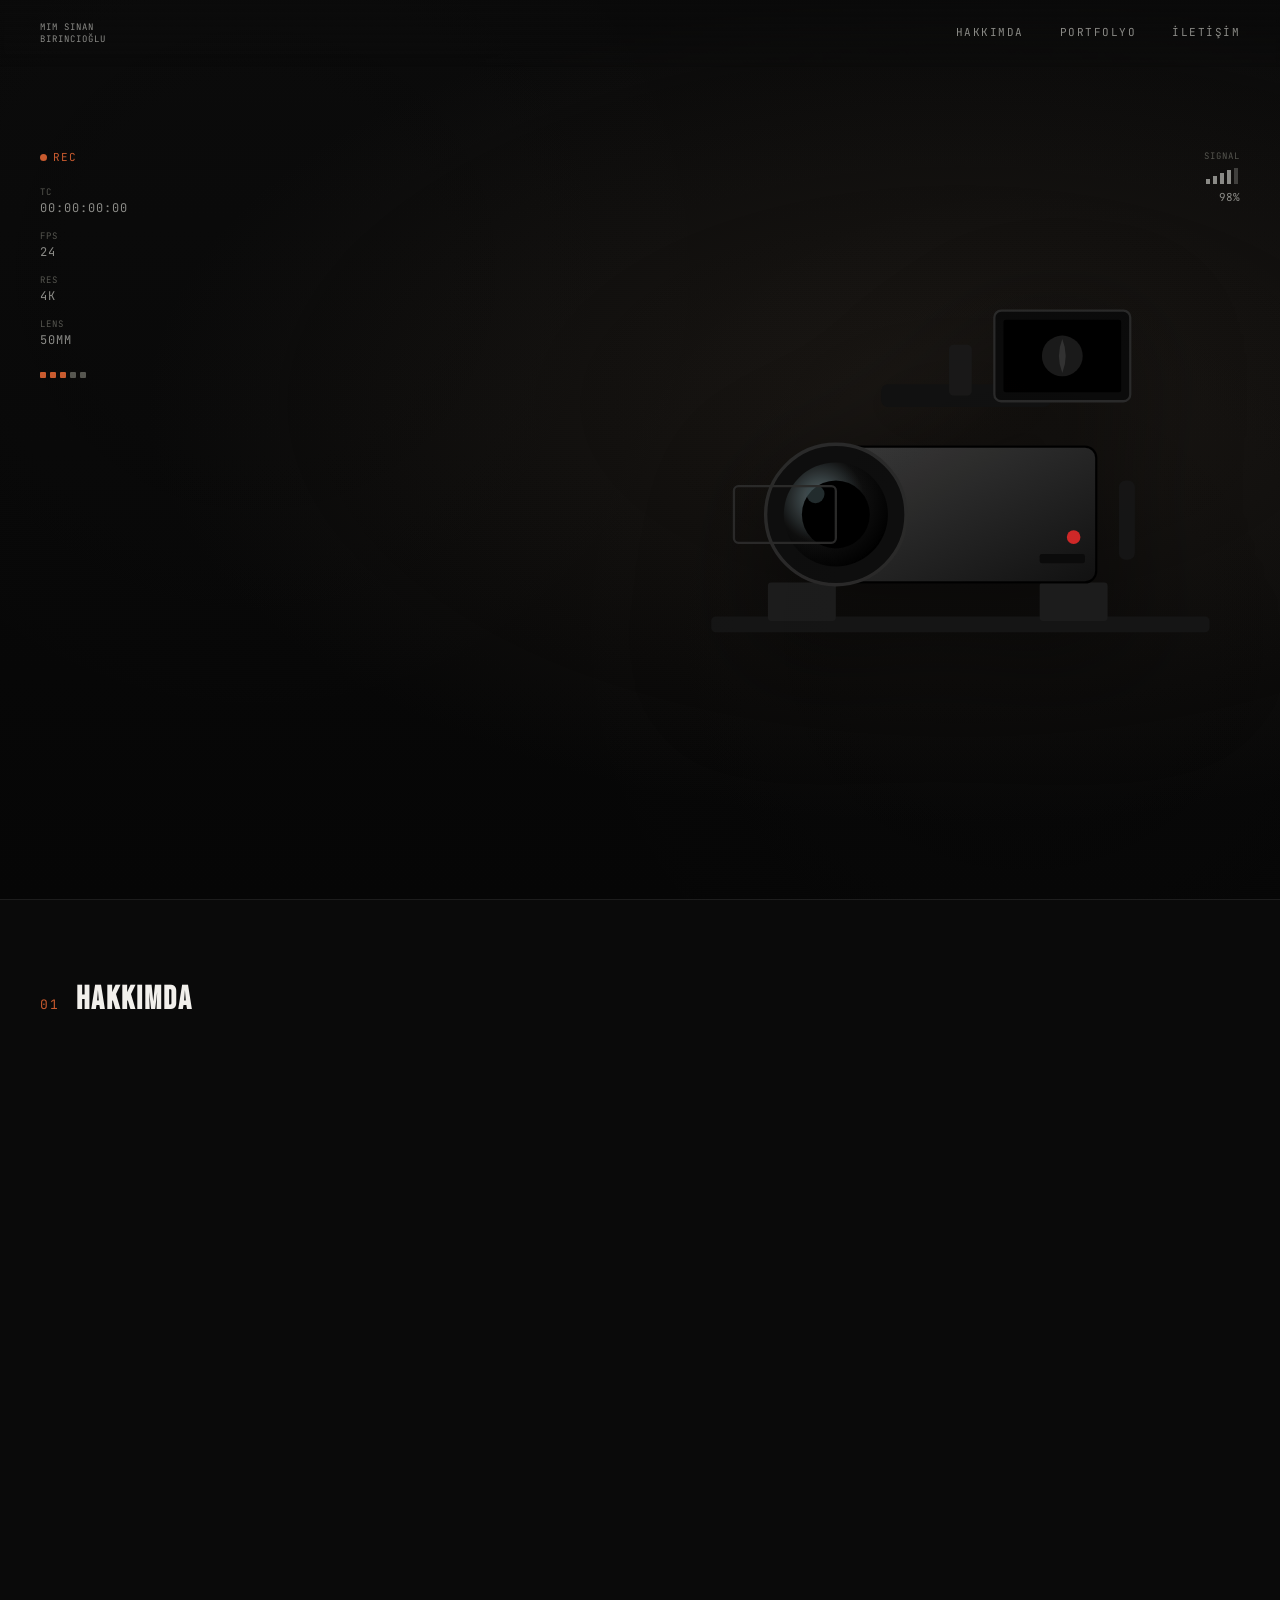
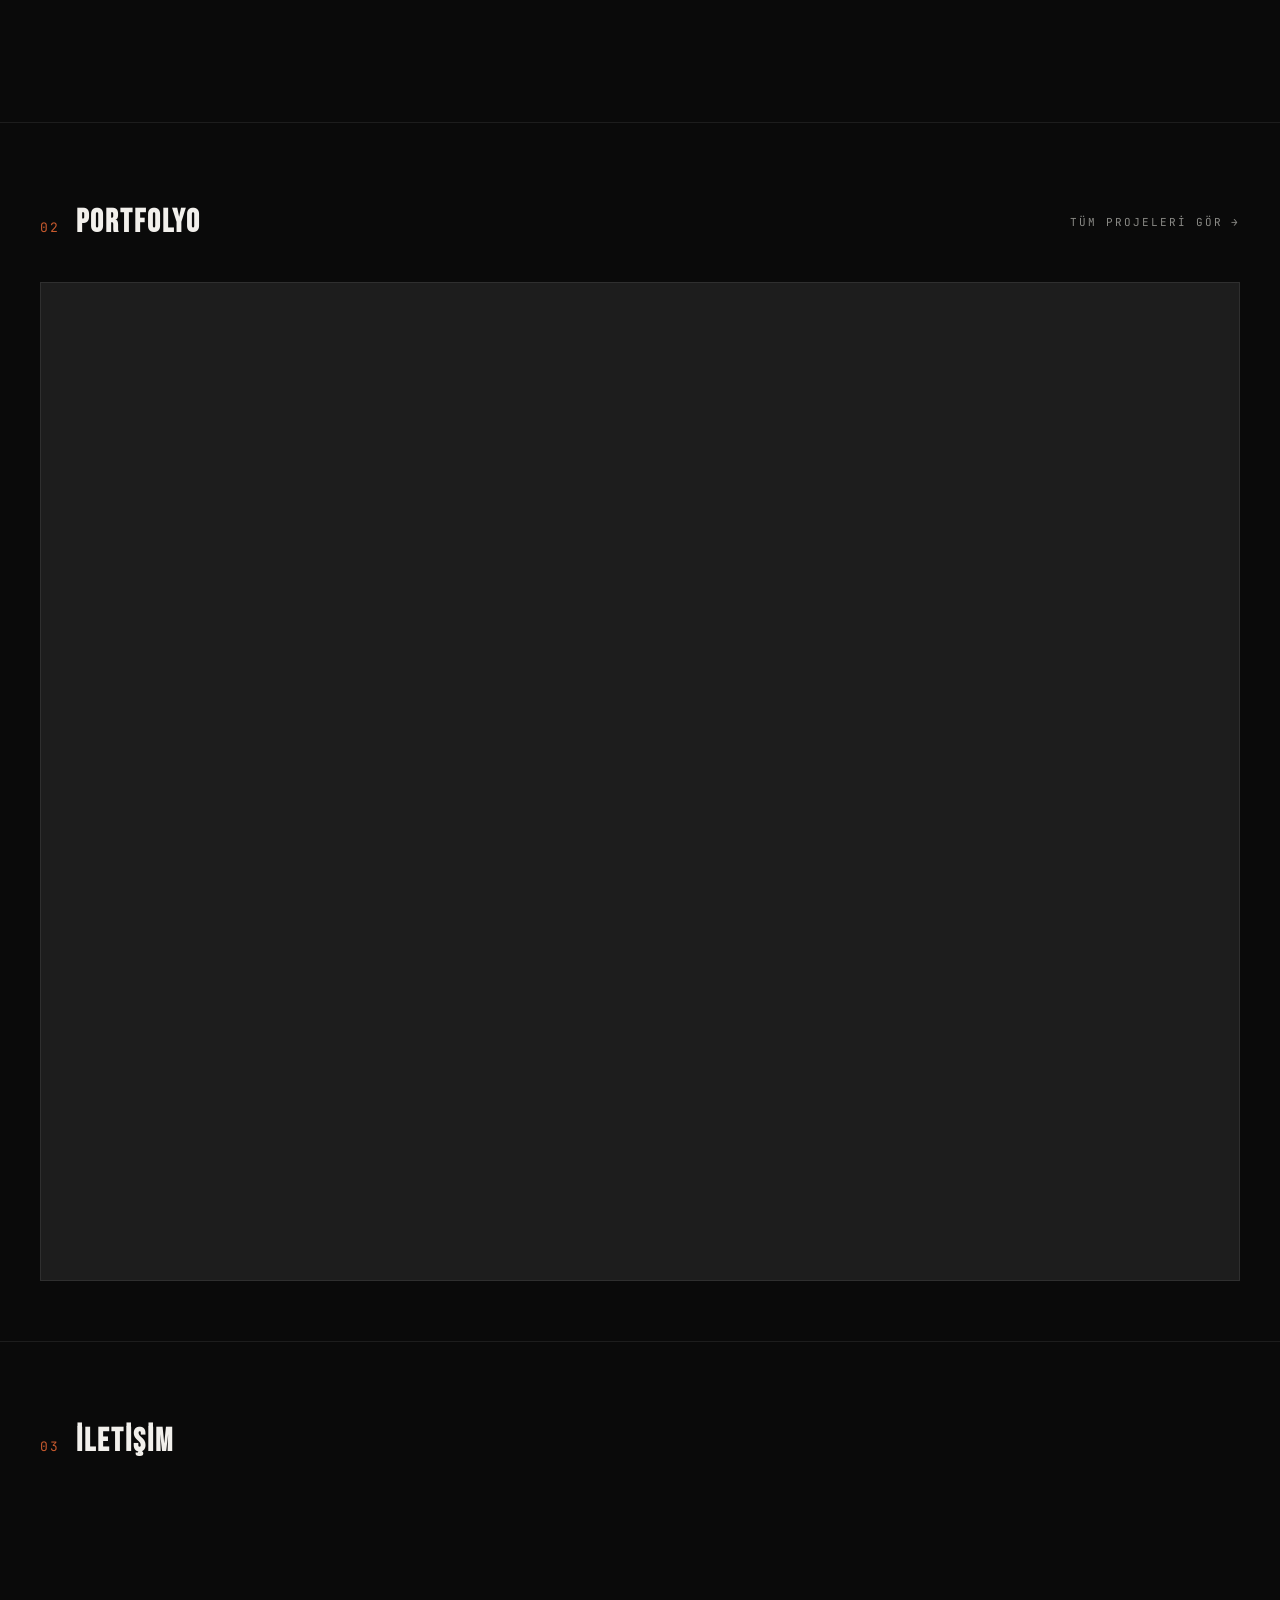
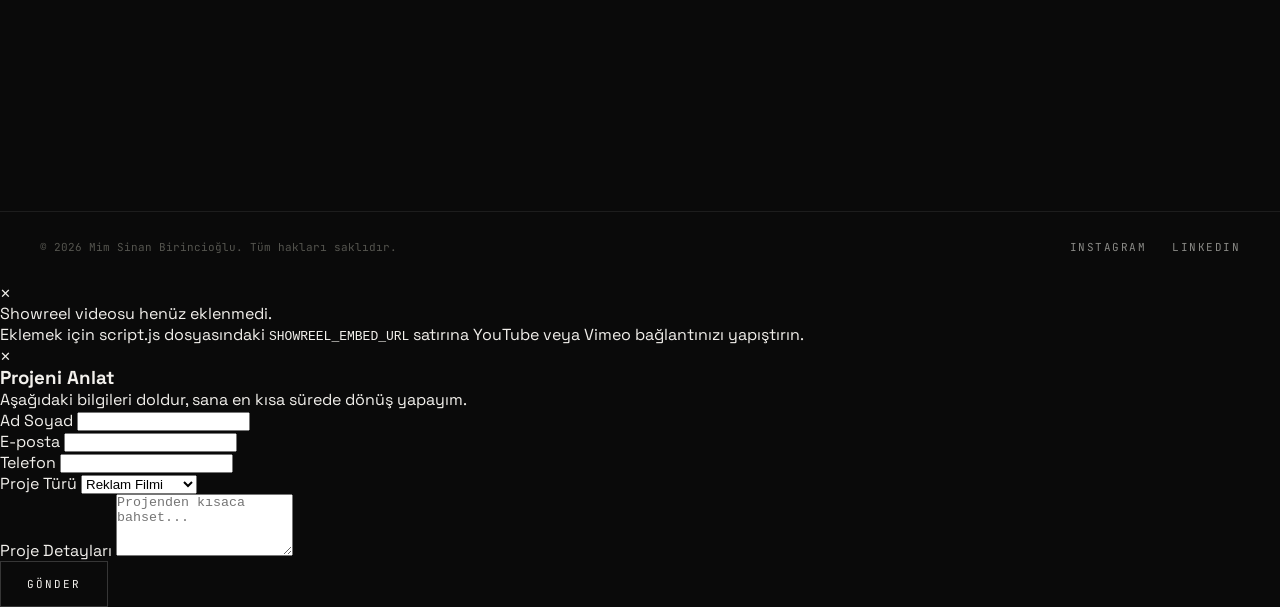
==== commit 59e04727: "Update index.html" ====
--- a/index.html
+++ b/index.html
@@ -3,10 +3,31 @@
 <head>
 <meta charset="UTF-8">
 <meta name="viewport" content="width=device-width, initial-scale=1.0">
-<title>MSB — Mim Sinan Birincioğlu | Director / Visual Storyteller</title>
+<title>Mim Sinan Birincioğlu | İstanbul Reklam Filmi Yönetmeni & Video Mimarı </title>
+<meta name="description" content="İstanbul merkezli reklam filmi yönetmeni ve görüntü yönetmeni Mim Sinan Birincioğlu. Markalar için sinematik reklam filmi, tanıtım filmi ve kurumsal video prodüksiyonu.">
+<meta name="keywords" content="reklam filmi yönetmeni, görüntü yönetmeni, İstanbul video prodüksiyon, tanıtım filmi çekimi, kurumsal video, sinematik çekim">
+<meta property="og:title" content="Mim Sinan Birincioğlu | Reklam Filmi Yönetmeni">
+<meta property="og:description" content="Markalara ve insanlara özel sinematik görsel hikayeler üreten İstanbul merkezli yönetmen.">
+<meta property="og:type" content="website">
 <link rel="preconnect" href="https://fonts.googleapis.com">
 <link href="https://fonts.googleapis.com/css2?family=Bebas+Neue&family=Space+Grotesk:wght@400;500;600;700&family=JetBrains+Mono:wght@400;500&display=swap" rel="stylesheet">
 <link rel="stylesheet" href="style.css">
+<script type="application/ld+json">
+{
+  "@context": "https://schema.org",
+  "@type": "Person",
+  "name": "Mim Sinan Birincioğlu",
+  "jobTitle": "Reklam Filmi Yönetmeni / Görüntü Yönetmeni",
+  "url": "",
+  "address": {
+    "@type": "PostalAddress",
+    "addressLocality": "İstanbul",
+    "addressCountry": "TR"
+  },
+  "email": "mailto:mimsinanb@gmail.com",
+  "sameAs": ["https://instagram.com/mimsinanb"]
+}
+</script>
 </head>
 <body>
 
@@ -16,21 +37,14 @@
 <!-- HEADER -->
 <header class="site-header" id="siteHeader">
   <div class="logo-block">
-    <span class="logo">MSB<span class="dot">.</span></span>
     <span class="logo-sub">MIM SINAN<br>BIRINCIOĞLU</span>
   </div>
 
   <nav class="main-nav" id="mainNav">
     <a href="#hakkimda">HAKKIMDA</a>
     <a href="#portfolyo">PORTFOLYO</a>
-    <a href="#hizmetler">HİZMETLER</a>
     <a href="#iletisim">İLETİŞİM</a>
   </nav>
-
-  <button class="menu-btn" id="menuBtn" aria-label="Menü">
-    <span>MENU</span>
-    <svg width="20" height="14" viewBox="0 0 20 14" fill="none"><path d="M0 1H20M0 7H20M0 13H20" stroke="currentColor" stroke-width="1.5"/></svg>
-  </button>
 </header>
 
 <!-- HERO -->
@@ -59,20 +73,20 @@
   </div>
 
   <div class="hero-inner">
-    <p class="eyebrow reveal">DIRECTOR / VISUAL STORYTELLER</p>
+    <p class="eyebrow reveal">YÖNETMEN / GÖRSEL HİKAYE ANLATICISI</p>
     <h1 class="hero-title">
       <span class="reveal">FRAME</span>
       <span class="reveal">MOTION</span>
       <span class="reveal">STORY<span class="accent-dot">.</span></span>
     </h1>
-    <p class="hero-sub reveal">Markalara ve insanlara özel,<br>sinematik görsel deneyimler üretiyorum.</p>
+    <p class="hero-sub reveal">Her markanın anlatacak bir hikayesi var;<br>ben bu hikayeleri sinematik kadrajlara taşıyorum.</p>
 
     <div class="hero-cta reveal">
       <button class="btn-play" id="playBtn">
         <span class="play-icon"><svg width="10" height="12" viewBox="0 0 10 12" fill="none"><path d="M0 0L10 6L0 12V0Z" fill="currentColor"/></svg></span>
         SHOWREEL'İ İZLE
       </button>
-      <a href="#iletisim" class="link-arrow">PROJE KONUŞALIM <span class="arrow">→</span></a>
+      <button class="link-arrow" id="projectFormBtn">PROJE KONUŞALIM <span class="arrow">→</span></button>
     </div>
   </div>
 
@@ -112,7 +126,7 @@
       <circle cx="132" cy="192" r="8" fill="#3a4a4d" opacity="0.6"/>
       <rect x="60" y="185" width="90" height="50" rx="4" fill="none" stroke="#2a2a2a" stroke-width="2"/>
       <!-- side details -->
-      <circle cx="360" cy="230" r="6" fill="#c85a2e"/>
+      <circle cx="360" cy="230" r="6" fill="#d62828"/>
       <rect x="330" y="245" width="40" height="8" rx="2" fill="#0a0a0a"/>
       <!-- rear handle -->
       <rect x="400" y="180" width="14" height="70" rx="6" fill="#151515"/>
@@ -135,9 +149,9 @@
 
   <div class="about-grid">
     <div class="about-text reveal">
-      <p>2014'ten beri reklamcılık sektöründe freelance yönetmen ve görüntü yönetmeni olarak çalışıyorum. Yerli ve global markalarla pek çok projeye imza attım.</p>
-      <p>Her projede yeni bir hikaye, her hikayede yeni bir bakış açısı.</p>
-      <button class="btn-outline">ÖZGEÇMİŞİ İNCELE <span class="dl-icon">↓</span></button>
+      <p>2014'ten bu yana İstanbul merkezli bir reklam filmi yönetmeni ve görüntü yönetmeni olarak, yerli ve global markalara sinematik hikayeler anlatıyorum.</p>
+      <p>Her proje benim için yeni bir hikaye, her kare de o hikayeyi en iyi şekilde anlatmanın bir yolu.</p>
+      <a href="cv.pdf" download class="btn-outline">ÖZGEÇMİŞİ İNCELE <span class="dl-icon">↓</span></a>
     </div>
 
     <div class="timeline reveal">
@@ -153,7 +167,7 @@
         <div class="tl-item">
           <span class="tl-dot"></span>
           <div class="tl-year">2014</div>
-          <div class="tl-label">BAŞLANGIÇ</div>
+          <div class="tl-label">BEGINNING</div>
           <div class="tl-desc">Kamera ile tanışma</div>
         </div>
         <div class="tl-item">
@@ -162,7 +176,7 @@
           <div class="tl-label">FREELANCE</div>
           <div class="tl-desc">İlk projeler, farklı deneyimler</div>
         </div>
-        <div class="tl-item is-active">
+        <div class="tl-item">
           <span class="tl-dot"></span>
           <div class="tl-year">2018</div>
           <div class="tl-label">COMMERCIAL</div>
@@ -179,6 +193,16 @@
           <div class="tl-year">2024</div>
           <div class="tl-label">CREATIVE DIRECTOR</div>
           <div class="tl-desc">Strateji, yaratıcı yönetim, prodüksiyon</div>
+        </div>
+        <div class="tl-item is-active">
+          <span class="tl-dot"></span>
+          <div class="tl-year">2025</div>
+          <div class="tl-label">ARTJOBZ</div>
+          <div class="tl-desc">Artjobz ile yeni dönem iş birlikleri</div>
+        </div>
+        <div class="tl-item tl-item--next">
+          <span class="tl-dot tl-dot--next"></span>
+          <div class="tl-year tl-year--next">NEXT<br>PROJECT?</div>
         </div>
       </div>
     </div>
@@ -204,33 +228,33 @@
   <div class="section-head">
     <span class="section-num">02</span>
     <h2 class="section-title">PORTFOLYO</h2>
-    <a href="#" class="link-arrow section-link">TÜM PROJELERİ GÖR <span class="arrow">→</span></a>
+    <a href="javascript:void(0)" class="link-arrow section-link" id="allProjectsBtn">TÜM PROJELERİ GÖR <span class="arrow">→</span></a>
   </div>
 
   <div class="portfolio-grid">
-    <article class="port-card reveal" style="--tint:#7a4a2c;">
-      <div class="port-img"><svg viewBox="0 0 24 24" fill="none"><path d="M4 7h5l2-2h2l2 2h5v12H4V7z" stroke="currentColor" stroke-width="1.4"/><circle cx="12" cy="13" r="3.4" stroke="currentColor" stroke-width="1.4"/></svg></div>
-      <div class="port-meta"><span class="port-num">01</span><h3>COMMERCIAL</h3><a href="#" class="port-arrow">→</a></div>
-    </article>
-    <article class="port-card reveal" style="--tint:#4a4a52;">
-      <div class="port-img"><svg viewBox="0 0 24 24" fill="none"><path d="M12 3c3 0 4 2 4 4s-1 3-2 3.4c2 .6 4 2.6 4 6.6H6c0-4 2-6 4-6.6C9 10 8 9 8 7s1-4 4-4z" stroke="currentColor" stroke-width="1.4"/></svg></div>
-      <div class="port-meta"><span class="port-num">02</span><h3>FASHION</h3><a href="#" class="port-arrow">→</a></div>
-    </article>
-    <article class="port-card reveal" style="--tint:#37424a;">
-      <div class="port-img"><svg viewBox="0 0 24 24" fill="none"><rect x="5" y="3" width="6" height="18" stroke="currentColor" stroke-width="1.4"/><rect x="13" y="8" width="6" height="13" stroke="currentColor" stroke-width="1.4"/></svg></div>
-      <div class="port-meta"><span class="port-num">03</span><h3>CORPORATE</h3><a href="#" class="port-arrow">→</a></div>
-    </article>
-    <article class="port-card reveal" style="--tint:#4a3a30;">
-      <div class="port-img"><svg viewBox="0 0 24 24" fill="none"><path d="M12 20s-7-4.5-7-9.5C5 7.5 7 6 9.2 6c1.2 0 2.2.6 2.8 1.6C12.6 6.6 13.6 6 14.8 6 17 6 19 7.5 19 10.5 19 15.5 12 20 12 20z" stroke="currentColor" stroke-width="1.4"/></svg></div>
-      <div class="port-meta"><span class="port-num">04</span><h3>WEDDING</h3><a href="#" class="port-arrow">→</a></div>
-    </article>
     <article class="port-card reveal" style="--tint:#5a3a1c;">
       <div class="port-img"><svg viewBox="0 0 24 24" fill="none"><path d="M12 2l1.6 4.8L18 8.4l-4.4 1.6L12 15l-1.6-5L6 8.4l4.4-1.6L12 2z" stroke="currentColor" stroke-width="1.2"/><path d="M5 16l.8 2.4L8 19l-2.2.6L5 22l-.8-2.4L2 19l2.2-.6L5 16z" stroke="currentColor" stroke-width="1.2"/></svg></div>
-      <div class="port-meta"><span class="port-num">05</span><h3>EVENTS</h3><a href="#" class="port-arrow">→</a></div>
-    </article>
-    <article class="port-card reveal" style="--tint:#3a3428;">
-      <div class="port-img"><svg viewBox="0 0 24 24" fill="none"><path d="M3 20V9l9-5 9 5v11" stroke="currentColor" stroke-width="1.4"/><rect x="7" y="13" width="4" height="7" stroke="currentColor" stroke-width="1.4"/><rect x="13" y="13" width="4" height="4" stroke="currentColor" stroke-width="1.4"/></svg></div>
-      <div class="port-meta"><span class="port-num">06</span><h3>HOTELS</h3><a href="#" class="port-arrow">→</a></div>
+      <div class="port-meta"><span class="port-num">01</span><h3>EVENT</h3><a href="javascript:void(0)" class="port-arrow">→</a></div>
+    </article>
+    <article class="port-card reveal" style="--tint:#4a4a52;">
+      <div class="port-img"><svg viewBox="0 0 24 24" fill="none"><rect x="3" y="6" width="14" height="12" rx="1" stroke="currentColor" stroke-width="1.4"/><path d="M17 10l4-2.5v9L17 14" stroke="currentColor" stroke-width="1.4" stroke-linejoin="round"/></svg></div>
+      <div class="port-meta"><span class="port-num">02</span><h3>KLİP</h3><a href="javascript:void(0)" class="port-arrow">→</a></div>
+    </article>
+    <article class="port-card reveal" style="--tint:#37424a;">
+      <div class="port-img"><svg viewBox="0 0 24 24" fill="none"><rect x="3" y="9" width="18" height="12" stroke="currentColor" stroke-width="1.4"/><path d="M3 9l9-6 9 6" stroke="currentColor" stroke-width="1.4"/><rect x="10" y="14" width="4" height="7" stroke="currentColor" stroke-width="1.4"/></svg></div>
+      <div class="port-meta"><span class="port-num">03</span><h3>MEKAN TANITIM</h3><a href="javascript:void(0)" class="port-arrow">→</a></div>
+    </article>
+    <article class="port-card reveal" style="--tint:#7a4a2c;">
+      <div class="port-img"><svg viewBox="0 0 24 24" fill="none"><path d="M7 20l2-9 -3-1 2-6h8l2 6-3 1 2 9" stroke="currentColor" stroke-width="1.4" stroke-linejoin="round"/><path d="M9 4l3 3 3-3" stroke="currentColor" stroke-width="1.4"/></svg></div>
+      <div class="port-meta"><span class="port-num">04</span><h3>MARKA İŞ BİRLİĞİ</h3><a href="javascript:void(0)" class="port-arrow">→</a></div>
+    </article>
+    <article class="port-card reveal" style="--tint:#3a4a3c;">
+      <div class="port-img"><svg viewBox="0 0 24 24" fill="none"><path d="M12 21s-7-5-9-10a5 5 0 019-3 5 5 0 019 3c-2 5-9 10-9 10z" stroke="currentColor" stroke-width="1.4"/><path d="M9 12h2l1-2 2 4 1-2h1" stroke="currentColor" stroke-width="1.2"/></svg></div>
+      <div class="port-meta"><span class="port-num">05</span><h3>SAĞLIK</h3><a href="javascript:void(0)" class="port-arrow">→</a></div>
+    </article>
+    <article class="port-card reveal" style="--tint:#4a3a30;">
+      <div class="port-img"><svg viewBox="0 0 24 24" fill="none"><path d="M6 3v8a2 2 0 002 2 2 2 0 002-2V3M8 13v8" stroke="currentColor" stroke-width="1.4" stroke-linecap="round"/><path d="M16 3c-1.5 1.5-2 3.5-2 6s.5 3 2 3 2-.5 2-3-.5-4.5-2-6z" stroke="currentColor" stroke-width="1.4"/><path d="M16 12v9" stroke="currentColor" stroke-width="1.4" stroke-linecap="round"/></svg></div>
+      <div class="port-meta"><span class="port-num">06</span><h3>GIDA</h3><a href="javascript:void(0)" class="port-arrow">→</a></div>
     </article>
   </div>
 </section>
@@ -244,8 +268,8 @@
 
   <div class="contact-grid">
     <div class="contact-text reveal">
-      <p>Fikrini anlat, birlikte kadraja taşıyalım.</p>
-      <a href="mailto:mimsinanb@gmail.com" class="btn-start">BİR PROJE BAŞLAT <span class="arrow">→</span></a>
+      <p>Aklındaki fikri anlat, birlikte en güzel kareye taşıyalım.</p>
+      <button class="btn-start" id="btnStartProject">BİR PROJE BAŞLAT <span class="arrow">→</span></button>
     </div>
 
     <div class="clapper reveal">
@@ -264,39 +288,85 @@
             <rect x="255" y="10" width="35" height="34" fill="#141414"/>
           </g>
         </g>
-        <text x="30" y="85" fill="#c85a2e" font-family="JetBrains Mono, monospace" font-size="11">SCENE</text>
+        <text x="30" y="85" fill="#d62828" font-family="JetBrains Mono, monospace" font-size="11">SCENE</text>
         <text x="30" y="105" fill="#eee" font-family="Bebas Neue" font-size="24">01</text>
-        <text x="120" y="85" fill="#c85a2e" font-family="JetBrains Mono, monospace" font-size="11">TAKE</text>
+        <text x="120" y="85" fill="#d62828" font-family="JetBrains Mono, monospace" font-size="11">TAKE</text>
         <text x="120" y="105" fill="#eee" font-family="Bebas Neue" font-size="24">24</text>
-        <text x="210" y="85" fill="#c85a2e" font-family="JetBrains Mono, monospace" font-size="11">ROLL</text>
+        <text x="210" y="85" fill="#d62828" font-family="JetBrains Mono, monospace" font-size="11">ROLL</text>
         <text x="210" y="105" fill="#eee" font-family="Bebas Neue" font-size="24">A</text>
         <line x1="25" y1="120" x2="270" y2="120" stroke="#2a2a2a"/>
         <text x="30" y="145" fill="#888" font-family="JetBrains Mono, monospace" font-size="10">DIRECTOR</text>
-        <text x="120" y="145" fill="#eee" font-family="Space Grotesk" font-size="13" font-style="italic">MSB</text>
+        <text x="120" y="145" fill="#eee" font-family="Space Grotesk" font-size="13" font-style="italic">Mim Sinan</text>
         <text x="30" y="170" fill="#888" font-family="JetBrains Mono, monospace" font-size="10">CAMERA</text>
-        <text x="120" y="170" fill="#eee" font-family="Space Grotesk" font-size="13" font-style="italic">MSB</text>
+        <text x="120" y="170" fill="#eee" font-family="Space Grotesk" font-size="13" font-style="italic">Mim Sinan</text>
       </svg>
     </div>
 
     <div class="contact-info reveal">
-      <div class="info-row"><span class="info-icon">☎</span><div><span class="info-label">PHONE</span><div class="info-value">0531 669 42 24</div></div></div>
-      <div class="info-row"><span class="info-icon">✉</span><div><span class="info-label">EMAIL</span><div class="info-value">mimsinanb@gmail.com</div></div></div>
-      <div class="info-row"><span class="info-icon">⚲</span><div><span class="info-label">LOCATION</span><div class="info-value">İstanbul, Türkiye</div></div></div>
+      <div class="info-row"><span class="info-icon">☎</span><div><span class="info-label">TELEFON</span><div class="info-value">0531 669 42 24</div></div></div>
+      <div class="info-row"><span class="info-icon">✉</span><div><span class="info-label">E-POSTA</span><div class="info-value">mimsinanb@gmail.com</div></div></div>
+      <div class="info-row"><span class="info-icon">⚲</span><div><span class="info-label">KONUM</span><div class="info-value">İstanbul, Türkiye</div></div></div>
       <div class="info-row"><span class="info-icon">◎</span><div><span class="info-label">INSTAGRAM</span><div class="info-value">@mimsinanb</div></div></div>
-      <div class="signature">MSB.</div>
     </div>
   </div>
 </section>
 
 <footer class="site-footer">
-  <span class="logo">MSB</span>
   <span class="footer-copy">© 2026 Mim Sinan Birincioğlu. Tüm hakları saklıdır.</span>
   <div class="footer-social">
-    <a href="#">VIMEO</a>
     <a href="#">INSTAGRAM</a>
     <a href="#">LINKEDIN</a>
   </div>
 </footer>
+
+<!-- VIDEO MODAL -->
+<div class="modal-overlay" id="videoModal">
+  <div class="modal-box modal-box--video">
+    <button class="modal-close" data-close="videoModal">✕</button>
+    <div class="video-wrap" id="videoWrap">
+      <!-- Buraya kendi videonuzu ekleyin: script.js içindeki SHOWREEL_EMBED_URL değişkenini güncelleyin -->
+      <p class="video-placeholder">Showreel videosu henüz eklenmedi.<br>Eklemek için script.js dosyasındaki <code>SHOWREEL_EMBED_URL</code> satırına YouTube veya Vimeo bağlantınızı yapıştırın.</p>
+    </div>
+  </div>
+</div>
+
+<!-- PROJECT FORM MODAL -->
+<div class="modal-overlay" id="formModal">
+  <div class="modal-box modal-box--form">
+    <button class="modal-close" data-close="formModal">✕</button>
+    <h3 class="modal-title">Projeni Anlat</h3>
+    <p class="modal-sub">Aşağıdaki bilgileri doldur, sana en kısa sürede dönüş yapayım.</p>
+    <form id="projectForm">
+      <div class="form-row">
+        <label>Ad Soyad</label>
+        <input type="text" name="name" required>
+      </div>
+      <div class="form-row">
+        <label>E-posta</label>
+        <input type="email" name="email" required>
+      </div>
+      <div class="form-row">
+        <label>Telefon</label>
+        <input type="tel" name="phone">
+      </div>
+      <div class="form-row">
+        <label>Proje Türü</label>
+        <select name="type">
+          <option>Reklam Filmi</option>
+          <option>Tanıtım Filmi</option>
+          <option>Etkinlik Çekimi</option>
+          <option>Kurumsal Video</option>
+          <option>Diğer</option>
+        </select>
+      </div>
+      <div class="form-row">
+        <label>Proje Detayları</label>
+        <textarea name="details" rows="4" placeholder="Projenden kısaca bahset..."></textarea>
+      </div>
+      <button type="submit" class="btn-play form-submit">GÖNDER</button>
+    </form>
+  </div>
+</div>
 
 <script src="script.js"></script>
 </body>
